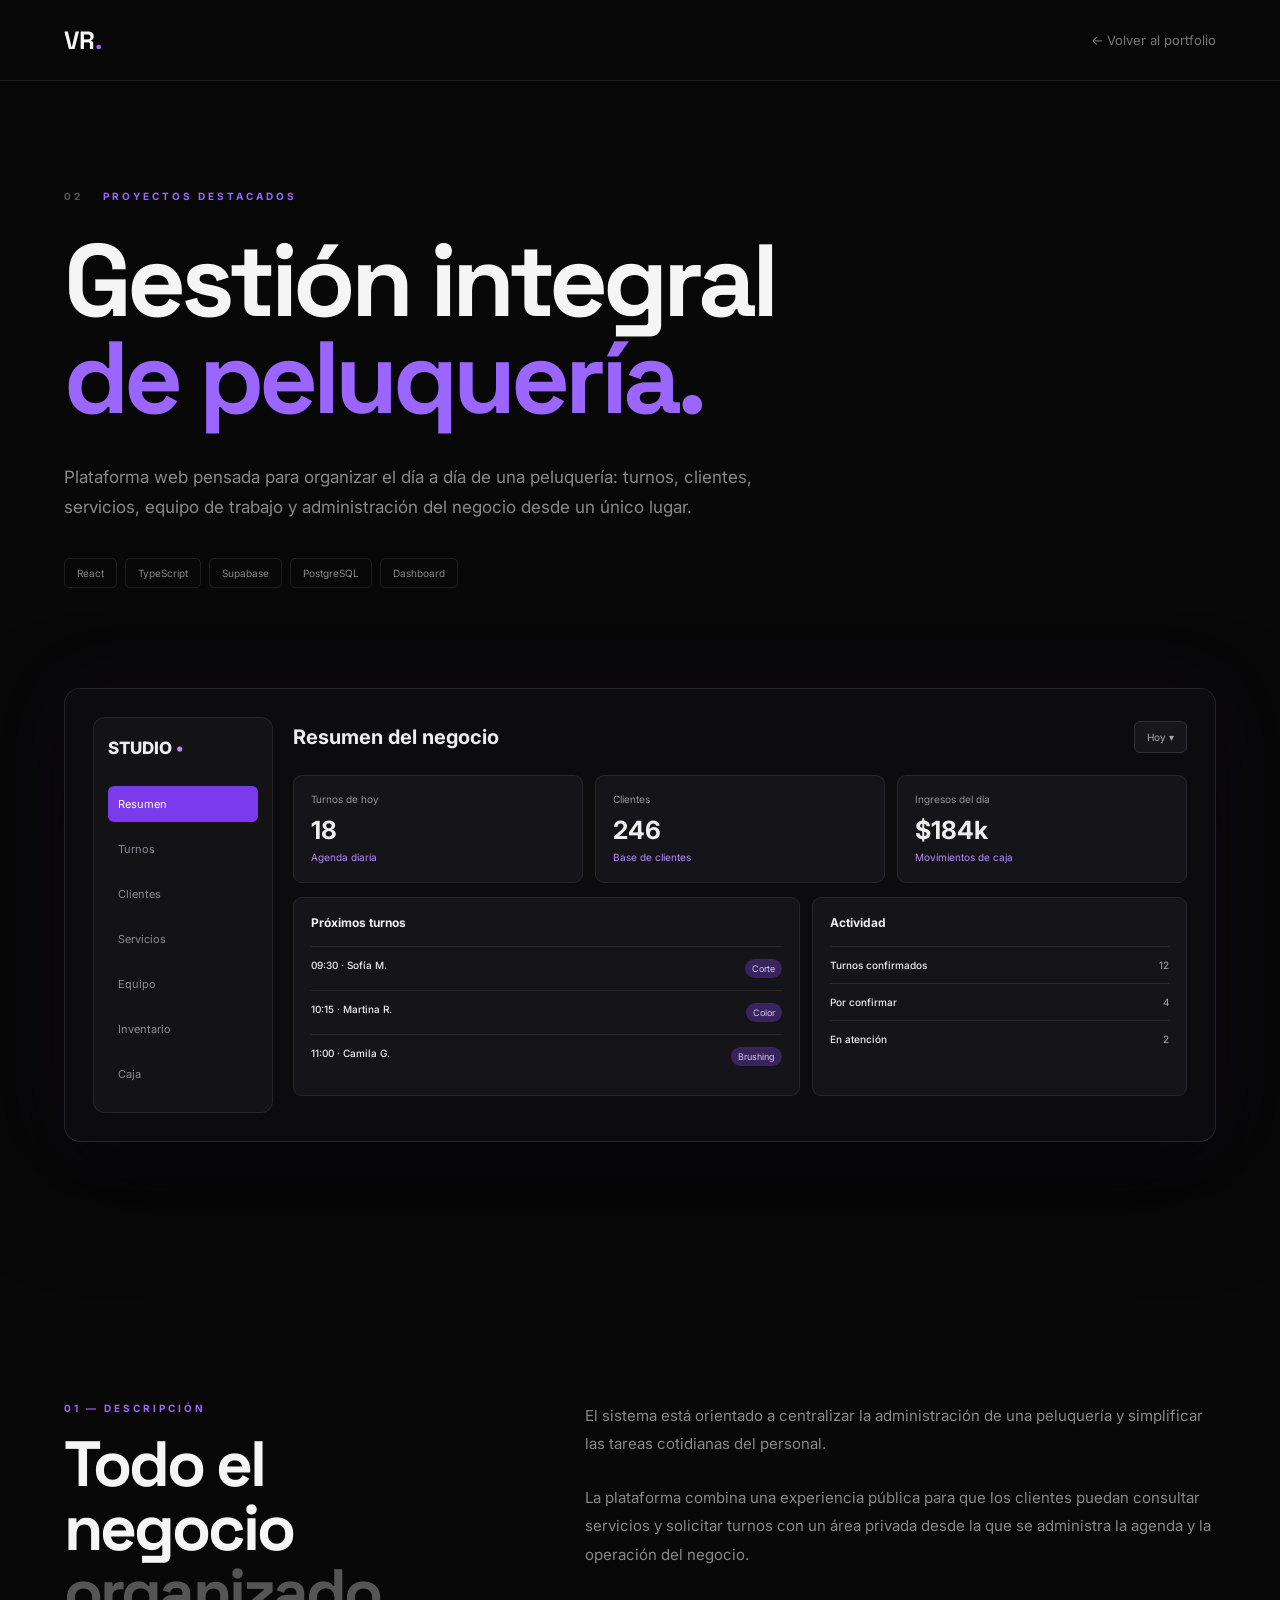
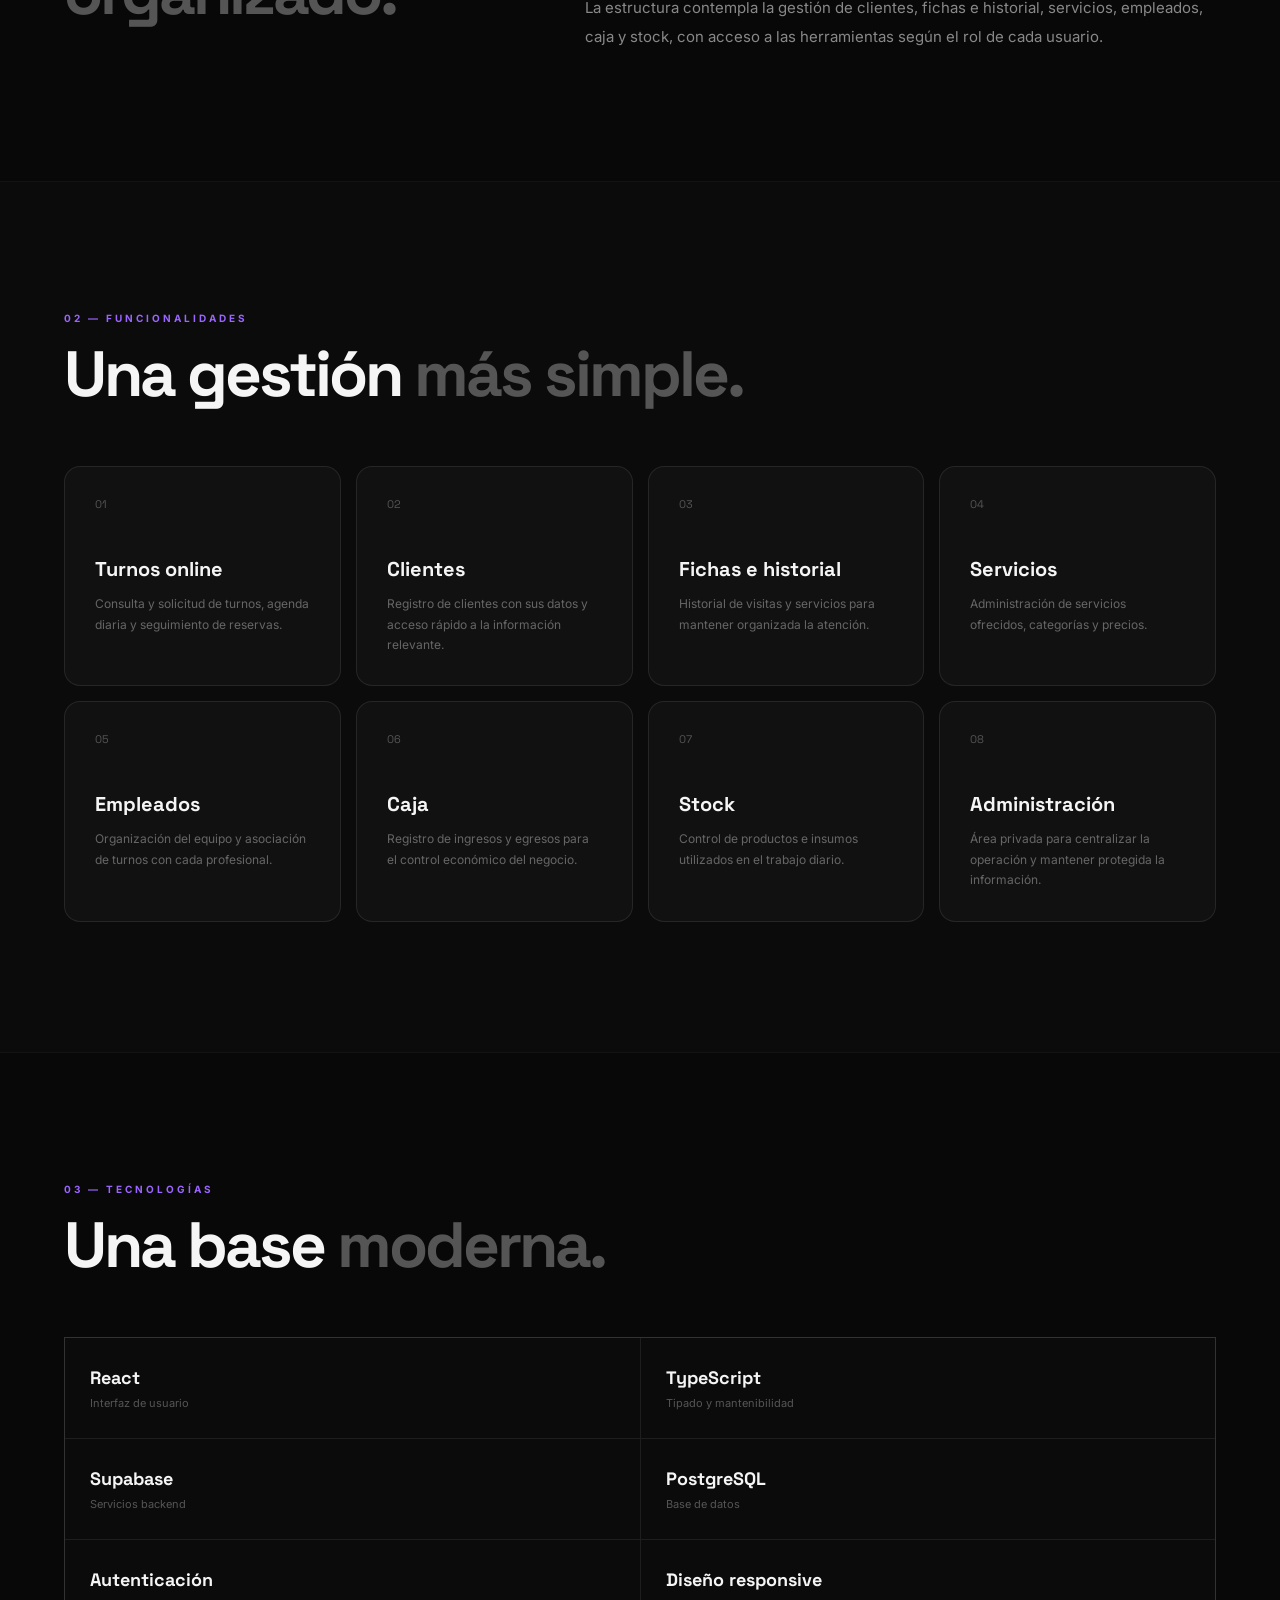
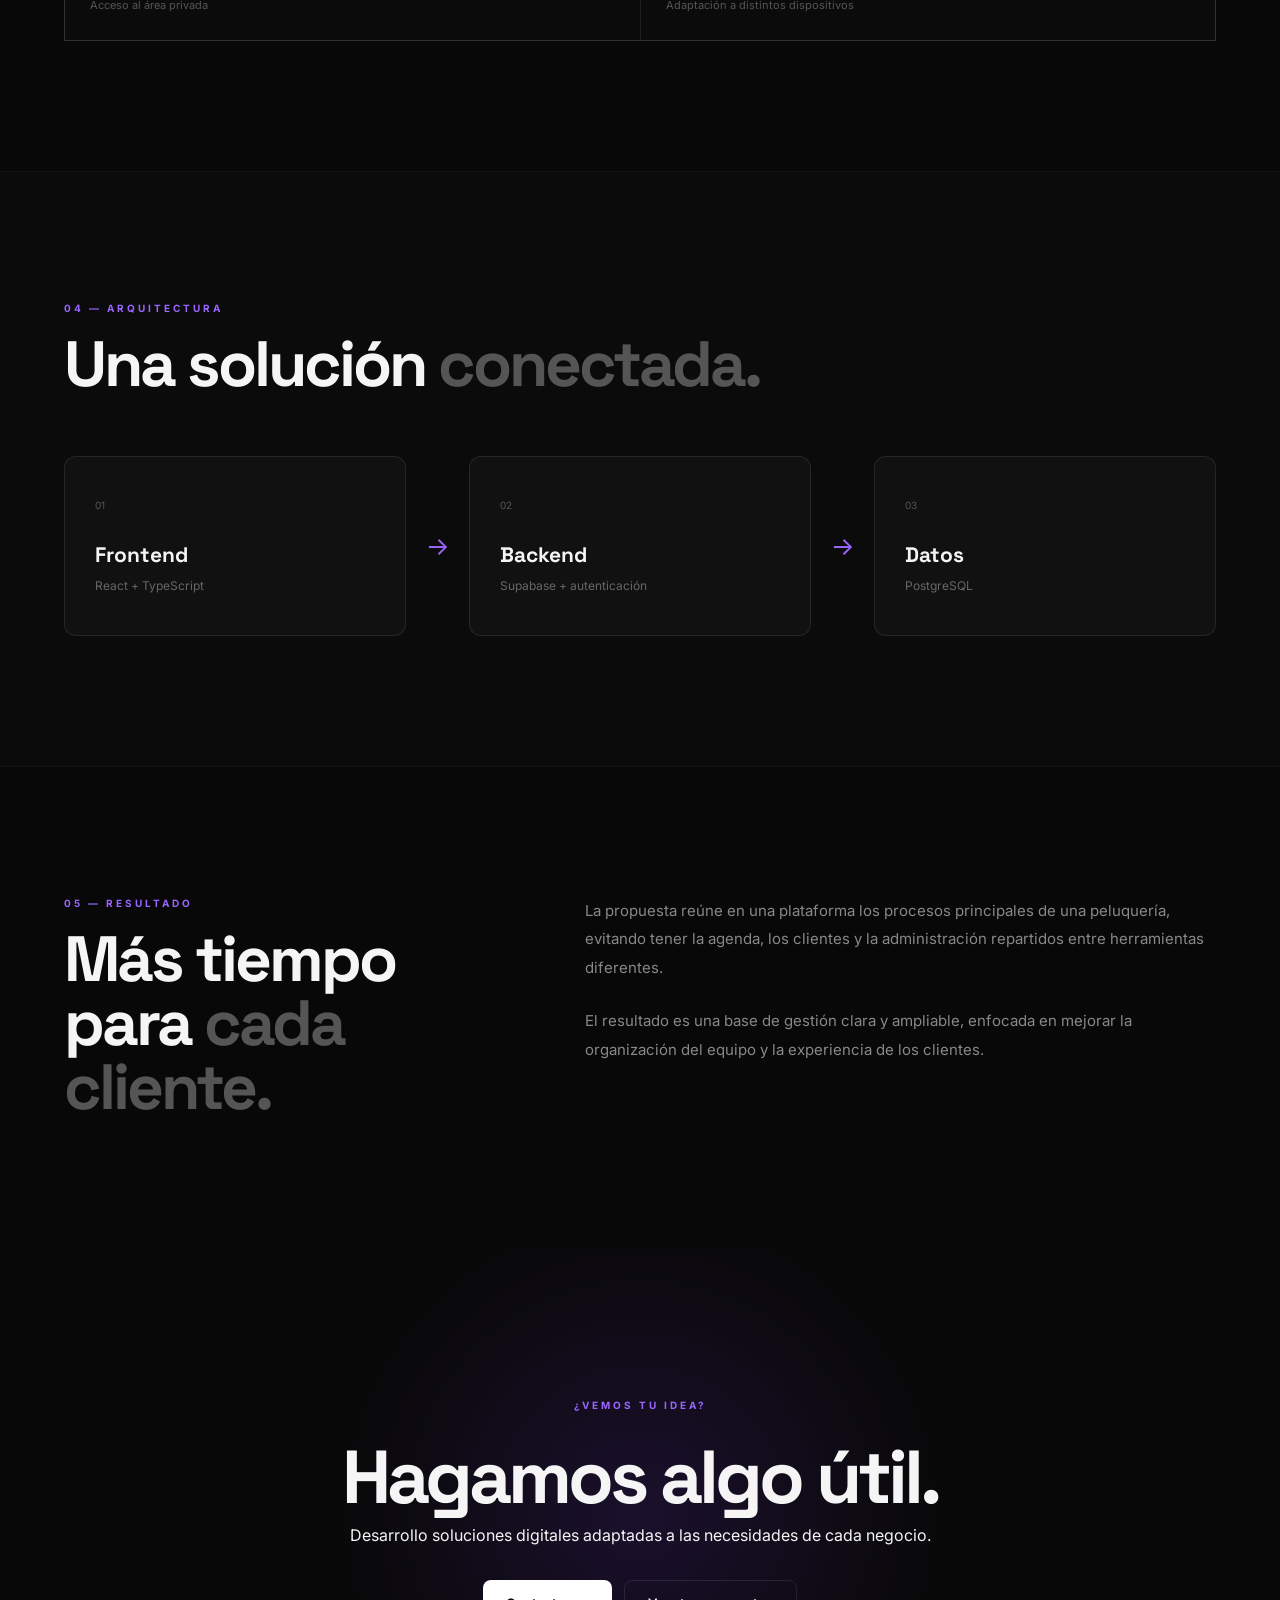
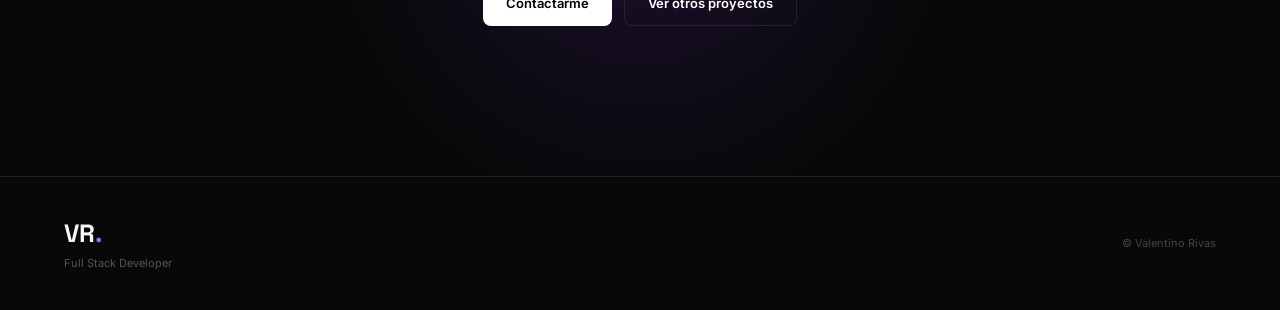
==== peluqueria.html @ 9ac03a87 "peluqueria" ====
<!DOCTYPE html>
<html lang="es">
<head>
  <meta charset="UTF-8">
  <meta name="viewport" content="width=device-width, initial-scale=1.0">
  <meta name="description" content="Sistema de gestión integral para peluquerías desarrollado por Valentino Rivas.">
  <title>Gestión integral de peluquería | Valentino Rivas</title>
  <link rel="stylesheet" href="proyecto.css">
  <link rel="preconnect" href="https://fonts.googleapis.com">
  <link rel="preconnect" href="https://fonts.gstatic.com" crossorigin>
  <link href="https://fonts.googleapis.com/css2?family=Inter:wght@400;500;600;700;800&family=Space+Grotesk:wght@500;600;700&display=swap" rel="stylesheet">
  <style>
    .salon-preview{min-height:410px;padding:28px;background:#0c0c0e;display:grid;grid-template-columns:180px 1fr;gap:20px;color:#eee;font-family:Inter,sans-serif}
    .salon-sidebar{padding:20px 14px;background:#131316;border:1px solid rgba(255,255,255,.08);border-radius:12px}
    .salon-brand{font-weight:800;font-size:17px;margin-bottom:28px}.salon-brand span{color:#b58aff}
    .salon-nav{display:grid;gap:9px}.salon-nav span{padding:11px 10px;border-radius:6px;font-size:11px;color:#8b8b94}.salon-nav span:first-child{background:#7c3aed;color:white}
    .salon-main{min-width:0}.salon-top{display:flex;justify-content:space-between;align-items:center;margin:4px 0 22px;gap:12px}.salon-top strong{font-size:20px}.salon-top span{font-size:10px;color:#aaa;background:#17171b;border:1px solid #303036;padding:9px 12px;border-radius:6px}
    .salon-stats{display:grid;grid-template-columns:repeat(3,1fr);gap:12px}.salon-stat{background:#151519;border:1px solid rgba(255,255,255,.08);border-radius:9px;padding:17px}.salon-stat small{display:block;color:#92929b;font-size:10px}.salon-stat strong{display:block;font-size:25px;margin-top:10px}.salon-stat em{font-size:10px;color:#b58aff;font-style:normal}
    .salon-lower{display:grid;grid-template-columns:1.15fr .85fr;gap:12px;margin-top:14px}.salon-panel{background:#151519;border:1px solid rgba(255,255,255,.08);border-radius:9px;padding:17px}.salon-panel h4{font-size:12px;margin-bottom:16px}.salon-row{display:flex;justify-content:space-between;gap:8px;padding:12px 0;border-top:1px solid #29292f;font-size:10px;color:#aaa}.salon-row b{color:#eee;font-weight:500}.salon-pill{color:#d5c0ff;background:#38245b;padding:4px 7px;border-radius:20px;font-size:9px}
    @media(max-width:650px){.salon-preview{grid-template-columns:1fr;padding:12px;min-height:0}.salon-sidebar{padding:12px}.salon-brand{margin-bottom:12px}.salon-nav{grid-template-columns:repeat(3,1fr)}.salon-nav span{text-align:center;padding:8px 3px}.salon-stats{grid-template-columns:1fr}.salon-lower{grid-template-columns:1fr}.salon-stat strong{font-size:21px}}
  </style>
</head>
<body>
<header class="project-navbar"><div class="project-container nav-inner"><a href="index.html" class="logo">VR<span>.</span></a><a href="index.html#proyectos" class="back-link">← Volver al portfolio</a></div></header>
<main>
  <section class="project-hero"><div class="project-container"><div class="hero-label"><span>02</span> PROYECTOS DESTACADOS</div><h1>Gestión integral <span>de peluquería.</span></h1><p class="hero-description">Plataforma web pensada para organizar el día a día de una peluquería: turnos, clientes, servicios, equipo de trabajo y administración del negocio desde un único lugar.</p><div class="hero-tags"><span>React</span><span>TypeScript</span><span>Supabase</span><span>PostgreSQL</span><span>Dashboard</span></div></div></section>
  <section class="main-preview"><div class="project-container"><div class="main-image"><div class="salon-preview"><aside class="salon-sidebar"><div class="salon-brand">STUDIO <span>•</span></div><div class="salon-nav"><span>Resumen</span><span>Turnos</span><span>Clientes</span><span>Servicios</span><span>Equipo</span><span>Inventario</span><span>Caja</span></div></aside><div class="salon-main"><div class="salon-top"><strong>Resumen del negocio</strong><span>Hoy ▾</span></div><div class="salon-stats"><div class="salon-stat"><small>Turnos de hoy</small><strong>18</strong><em>Agenda diaria</em></div><div class="salon-stat"><small>Clientes</small><strong>246</strong><em>Base de clientes</em></div><div class="salon-stat"><small>Ingresos del día</small><strong>$184k</strong><em>Movimientos de caja</em></div></div><div class="salon-lower"><div class="salon-panel"><h4>Próximos turnos</h4><div class="salon-row"><b>09:30 · Sofía M.</b><span class="salon-pill">Corte</span></div><div class="salon-row"><b>10:15 · Martina R.</b><span class="salon-pill">Color</span></div><div class="salon-row"><b>11:00 · Camila G.</b><span class="salon-pill">Brushing</span></div></div><div class="salon-panel"><h4>Actividad</h4><div class="salon-row"><b>Turnos confirmados</b><span>12</span></div><div class="salon-row"><b>Por confirmar</b><span>4</span></div><div class="salon-row"><b>En atención</b><span>2</span></div></div></div></div></div></div></section>
  <section class="project-section"><div class="project-container"><div class="section-grid"><div><p class="section-number">01 — DESCRIPCIÓN</p><h2>Todo el negocio <span>organizado.</span></h2></div><div class="section-text"><p>El sistema está orientado a centralizar la administración de una peluquería y simplificar las tareas cotidianas del personal.</p><p>La plataforma combina una experiencia pública para que los clientes puedan consultar servicios y solicitar turnos con un área privada desde la que se administra la agenda y la operación del negocio.</p><p>La estructura contempla la gestión de clientes, fichas e historial, servicios, empleados, caja y stock, con acceso a las herramientas según el rol de cada usuario.</p></div></div></div></section>
  <section class="project-section dark-section"><div class="project-container"><div class="section-heading"><p class="section-number">02 — FUNCIONALIDADES</p><h2>Una gestión <span>más simple.</span></h2></div><div class="features-grid">
    <article class="feature-card"><span class="feature-number">01</span><h3>Turnos online</h3><p>Consulta y solicitud de turnos, agenda diaria y seguimiento de reservas.</p></article>
    <article class="feature-card"><span class="feature-number">02</span><h3>Clientes</h3><p>Registro de clientes con sus datos y acceso rápido a la información relevante.</p></article>
    <article class="feature-card"><span class="feature-number">03</span><h3>Fichas e historial</h3><p>Historial de visitas y servicios para mantener organizada la atención.</p></article>
    <article class="feature-card"><span class="feature-number">04</span><h3>Servicios</h3><p>Administración de servicios ofrecidos, categorías y precios.</p></article>
    <article class="feature-card"><span class="feature-number">05</span><h3>Empleados</h3><p>Organización del equipo y asociación de turnos con cada profesional.</p></article>
    <article class="feature-card"><span class="feature-number">06</span><h3>Caja</h3><p>Registro de ingresos y egresos para el control económico del negocio.</p></article>
    <article class="feature-card"><span class="feature-number">07</span><h3>Stock</h3><p>Control de productos e insumos utilizados en el trabajo diario.</p></article>
    <article class="feature-card"><span class="feature-number">08</span><h3>Administración</h3><p>Área privada para centralizar la operación y mantener protegida la información.</p></article>
  </div></div></section>
  <section class="project-section"><div class="project-container"><div class="section-heading"><p class="section-number">03 — TECNOLOGÍAS</p><h2>Una base <span>moderna.</span></h2></div><div class="technology-list"><div class="technology"><strong>React</strong><span>Interfaz de usuario</span></div><div class="technology"><strong>TypeScript</strong><span>Tipado y mantenibilidad</span></div><div class="technology"><strong>Supabase</strong><span>Servicios backend</span></div><div class="technology"><strong>PostgreSQL</strong><span>Base de datos</span></div><div class="technology"><strong>Autenticación</strong><span>Acceso al área privada</span></div><div class="technology"><strong>Diseño responsive</strong><span>Adaptación a distintos dispositivos</span></div></div></div></section>
  <section class="project-section dark-section"><div class="project-container"><div class="section-heading"><p class="section-number">04 — ARQUITECTURA</p><h2>Una solución <span>conectada.</span></h2></div><div class="architecture"><div class="architecture-box"><span>01</span><strong>Frontend</strong><p>React + TypeScript</p></div><div class="architecture-arrow">→</div><div class="architecture-box"><span>02</span><strong>Backend</strong><p>Supabase + autenticación</p></div><div class="architecture-arrow">→</div><div class="architecture-box"><span>03</span><strong>Datos</strong><p>PostgreSQL</p></div></div></div></section>
  <section class="project-section"><div class="project-container"><div class="section-grid"><div><p class="section-number">05 — RESULTADO</p><h2>Más tiempo para <span>cada cliente.</span></h2></div><div class="section-text"><p>La propuesta reúne en una plataforma los procesos principales de una peluquería, evitando tener la agenda, los clientes y la administración repartidos entre herramientas diferentes.</p><p>El resultado es una base de gestión clara y ampliable, enfocada en mejorar la organización del equipo y la experiencia de los clientes.</p></div></div></div></section>
  <section class="project-cta"><div class="project-container"><p class="section-number">¿VEMOS TU IDEA?</p><h2>Hagamos algo <span>útil.</span></h2><p>Desarrollo soluciones digitales adaptadas a las necesidades de cada negocio.</p><div class="cta-buttons"><a href="index.html#contacto" class="btn btn-primary">Contactarme</a><a href="index.html#proyectos" class="btn btn-secondary">Ver otros proyectos</a></div></div></section>
</main>
<footer><div class="project-container footer-inner"><div><a href="index.html" class="logo">VR<span>.</span></a><p>Full Stack Developer</p></div><p>© Valentino Rivas</p></div></footer>
</body>
</html>
---- proyecto.css ----
/* =========================================================
RESET
========================================================= */

* {
  margin: 0;
  padding: 0;
  box-sizing: border-box;
  }

html {
scroll-behavior: smooth;
}

body {
background: #080808;
color: #f5f5f5;
font-family: "Inter", sans-serif;
overflow-x: hidden;
}

a {
color: inherit;
text-decoration: none;
}

img {
display: block;
width: 100%;
}

/* =========================================================
VARIABLES
========================================================= */

:root {
--background: #080808;
--background-2: #0d0d0d;
--card: #111111;

--white: #ffffff;
--text: #e7e7e7;
--muted: #777777;

--accent: #7c3aed;
--accent-light: #9b65ff;

--border: rgba(255, 255, 255, 0.09);

--radius: 16px;

}

/* =========================================================
CONTAINER
========================================================= */

.project-container {
width: min(1180px, 90%);
margin: 0 auto;
}

/* =========================================================
NAVBAR
========================================================= */

.project-navbar {
position: fixed;


top: 0;
left: 0;

width: 100%;

z-index: 100;

background: rgba(8, 8, 8, 0.8);

backdrop-filter: blur(15px);

border-bottom: 1px solid var(--border);


}

.nav-inner {
height: 80px;


display: flex;

align-items: center;

justify-content: space-between;


}

.logo {
font-family: "Space Grotesk", sans-serif;


font-size: 25px;

font-weight: 700;


}

.logo span {
color: var(--accent-light);
}

.back-link {
color: #777;


font-size: 13px;

transition: 0.25s ease;


}

.back-link:hover {
color: white;
}

/* =========================================================
HERO
========================================================= */

.project-hero {
padding-top: 190px;
padding-bottom: 100px;
}

.hero-label {
display: flex;


align-items: center;

gap: 20px;

margin-bottom: 30px;

color: var(--accent-light);

font-size: 10px;

font-weight: 700;

letter-spacing: 3px;


}

.hero-label span {
color: #555;
}

.project-hero h1 {
max-width: 950px;


font-family: "Space Grotesk", sans-serif;

font-size: clamp(55px, 8vw, 105px);

line-height: 0.95;

letter-spacing: -5px;


}

.project-hero h1 span {
display: block;


color: var(--accent-light);


}

.hero-description {
max-width: 700px;


margin-top: 35px;

color: #888;

font-size: 17px;

line-height: 1.8;


}

.hero-tags {
display: flex;


flex-wrap: wrap;

gap: 8px;

margin-top: 35px;


}

.hero-tags span {
padding: 8px 12px;


border: 1px solid var(--border);

border-radius: 5px;

color: #888;

font-size: 10px;


}

/* =========================================================
MAIN PREVIEW
========================================================= */

.main-preview {
padding-bottom: 130px;
}

.main-image {
overflow: hidden;


border: 1px solid var(--border);

border-radius: 16px;

background: #101010;

box-shadow:
    0 40px 100px rgba(0, 0, 0, 0.5),
    0 0 80px rgba(124, 58, 237, 0.08);


}

.main-image img {
aspect-ratio: 16 / 9;


object-fit: cover;

transition: 0.5s ease;


}

.main-image:hover img {
transform: scale(1.015);
}

/* =========================================================
SECTIONS
========================================================= */

.project-section {
padding: 130px 0;
}

.dark-section {
background: #0b0b0b;


border-top: 1px solid rgba(255, 255, 255, 0.03);
border-bottom: 1px solid rgba(255, 255, 255, 0.03);


}

.section-grid {
display: grid;


grid-template-columns: 0.8fr 1.2fr;

gap: 100px;


}

.section-number {
margin-bottom: 18px;


color: var(--accent-light);

font-size: 10px;

font-weight: 700;

letter-spacing: 3px;


}

.section-grid h2,
.section-heading h2 {
font-family: "Space Grotesk", sans-serif;


font-size: clamp(40px, 5vw, 65px);

line-height: 1;

letter-spacing: -3px;


}

.section-grid h2 span,
.section-heading h2 span {
color: #555;
}

.section-text {
color: #888;


font-size: 15px;

line-height: 1.9;


}

.section-text p + p {
margin-top: 25px;
}

/* =========================================================
SECTION HEADING
========================================================= */

.section-heading {
margin-bottom: 60px;
}

/* =========================================================
FEATURES
========================================================= */

.features-grid {
display: grid;


grid-template-columns: repeat(4, 1fr);

gap: 15px;


}

.feature-card {
min-height: 220px;


padding: 30px;

background: var(--card);

border: 1px solid var(--border);

border-radius: var(--radius);

transition: 0.3s ease;


}

.feature-card:hover {
transform: translateY(-6px);


border-color: rgba(155, 101, 255, 0.3);

background: #151515;


}

.feature-number {
display: block;


margin-bottom: 45px;

color: #555;

font-family: "Space Grotesk", sans-serif;

font-size: 11px;


}

.feature-card h3 {
font-family: "Space Grotesk", sans-serif;


font-size: 20px;


}

.feature-card p {
margin-top: 12px;


color: #666;

font-size: 12px;

line-height: 1.7;


}

/* =========================================================
GALLERY
========================================================= */

.gallery {
display: grid;


grid-template-columns: repeat(2, 1fr);

gap: 20px;


}

.gallery-item {
overflow: hidden;


border: 1px solid var(--border);

border-radius: 12px;

background: #101010;


}

.gallery-item.large {
grid-column: span 2;
}

.gallery-item img {
width: 100%;


transition: 0.5s ease;


}

.gallery-item:hover img {
transform: scale(1.025);
}

/* =========================================================
TECHNOLOGIES
========================================================= */

.technology-list {
display: grid;


grid-template-columns: repeat(2, 1fr);

gap: 1px;

background: var(--border);

border: 1px solid var(--border);


}

.technology {
min-height: 100px;


display: flex;

flex-direction: column;

justify-content: center;

padding: 25px;

background: #0b0b0b;


}

.technology strong {
font-family: "Space Grotesk", sans-serif;


font-size: 18px;


}

.technology span {
margin-top: 7px;


color: #555;

font-size: 11px;


}

/* =========================================================
ARCHITECTURE
========================================================= */

.architecture {
display: flex;


align-items: center;

justify-content: center;

gap: 20px;


}

.architecture-box {
flex: 1;


min-height: 180px;

padding: 30px;

display: flex;

flex-direction: column;

justify-content: center;

background: var(--card);

border: 1px solid var(--border);

border-radius: 12px;


}

.architecture-box span {
margin-bottom: 30px;


color: #555;

font-size: 10px;


}

.architecture-box strong {
font-family: "Space Grotesk", sans-serif;


font-size: 21px;


}

.architecture-box p {
margin-top: 10px;


color: #666;

font-size: 12px;


}

.architecture-arrow {
color: var(--accent-light);


font-size: 25px;


}

/* =========================================================
CTA
========================================================= */

.project-cta {
padding: 150px 0;


text-align: center;

background:
    radial-gradient(
        circle at 50% 50%,
        rgba(124, 58, 237, 0.16),
        transparent 45%
    );


}

.project-cta h2 {
font-family: "Space Grotesk", sans-serif;


font-size: clamp(45px, 6vw, 75px);

letter-spacing: -4px;


}

.project-cta > p:not(.section-number) {
max-width: 500px;


margin: 20px auto 0;

color: #777;

line-height: 1.7;

font-size: 14px;


}

.cta-buttons {
display: flex;


justify-content: center;

gap: 12px;

margin-top: 35px;


}

/* =========================================================
BUTTONS
========================================================= */

.btn {
display: inline-flex;


align-items: center;

justify-content: center;

padding: 14px 23px;

border-radius: 8px;

font-size: 13px;

font-weight: 600;

transition: 0.3s ease;


}

.btn-primary {
background: white;


color: black;


}

.btn-primary:hover {
transform: translateY(-3px);


background: var(--accent-light);

color: white;


}

.btn-secondary {
border: 1px solid var(--border);


color: white;


}

.btn-secondary:hover {
background: white;


color: black;


}

/* =========================================================
FOOTER
========================================================= */

footer {
padding: 40px 0;


border-top: 1px solid var(--border);


}

.footer-inner {
display: flex;


align-items: center;

justify-content: space-between;


}

.footer-inner > div p {
margin-top: 7px;


color: #555;

font-size: 11px;


}

.footer-inner > p {
color: #444;


font-size: 11px;


}

/* =========================================================
RESPONSIVE
========================================================= */

@media (max-width: 950px) {


.features-grid {
    grid-template-columns: repeat(2, 1fr);
}

.section-grid {
    grid-template-columns: 1fr;

    gap: 50px;
}

.architecture {
    flex-direction: column;
}

.architecture-box {
    width: 100%;
}

.architecture-arrow {
    transform: rotate(90deg);
}


}

@media (max-width: 650px) {


.project-container {
    width: 88%;
}

.nav-inner {
    height: 70px;
}

.back-link {
    font-size: 11px;
}

.project-hero {
    padding-top: 140px;

    padding-bottom: 70px;
}

.project-hero h1 {
    font-size: 55px;

    letter-spacing: -3px;
}

.hero-description {
    font-size: 14px;
}

.main-preview {
    padding-bottom: 80px;
}

.project-section {
    padding: 90px 0;
}

.section-grid h2,
.section-heading h2 {
    font-size: 43px;

    letter-spacing: -2px;
}

.features-grid {
    grid-template-columns: 1fr;
}

.feature-card {
    min-height: auto;
}

.gallery {
    grid-template-columns: 1fr;
}

.gallery-item.large {
    grid-column: span 1;
}

.technology-list {
    grid-template-columns: 1fr;
}

.cta-buttons {
    flex-direction: column;
}

.btn {
    width: 100%;
}

.footer-inner {
    flex-direction: column;

    align-items: flex-start;

    gap: 25px;
}


}
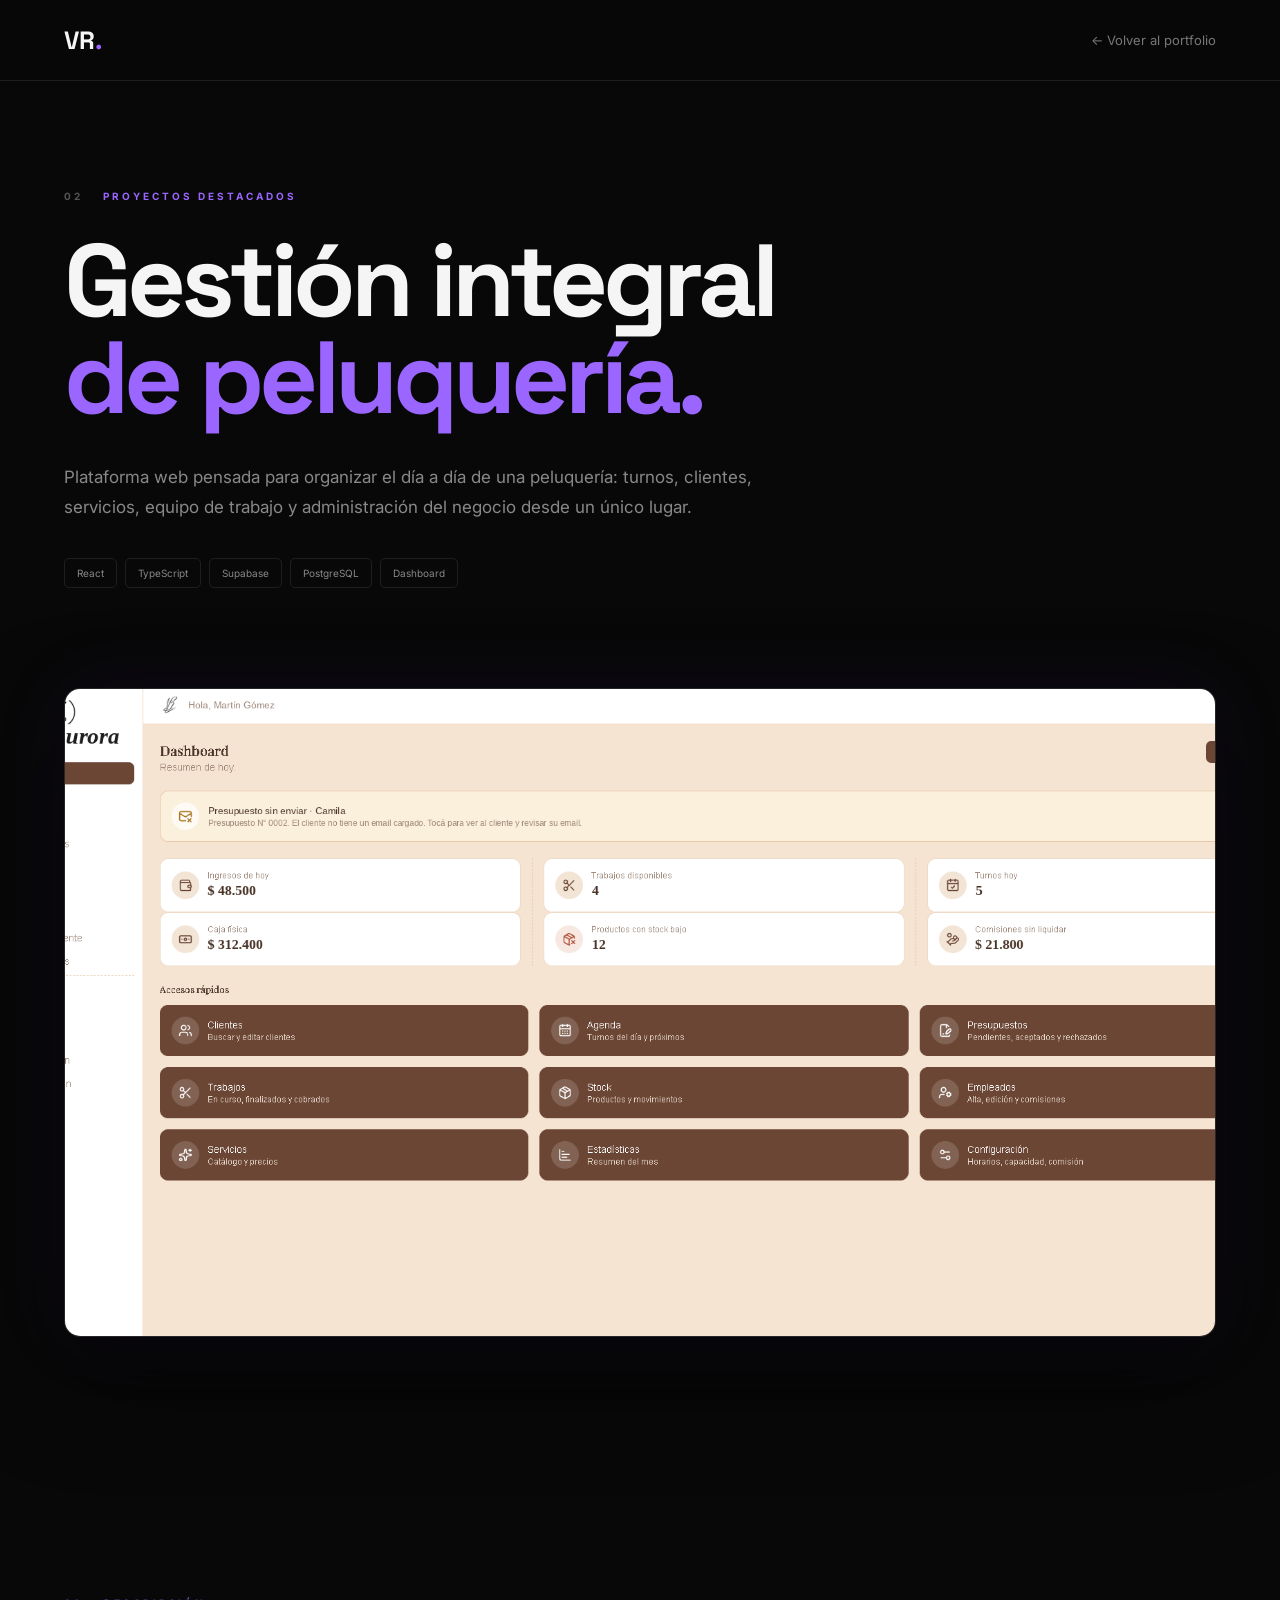
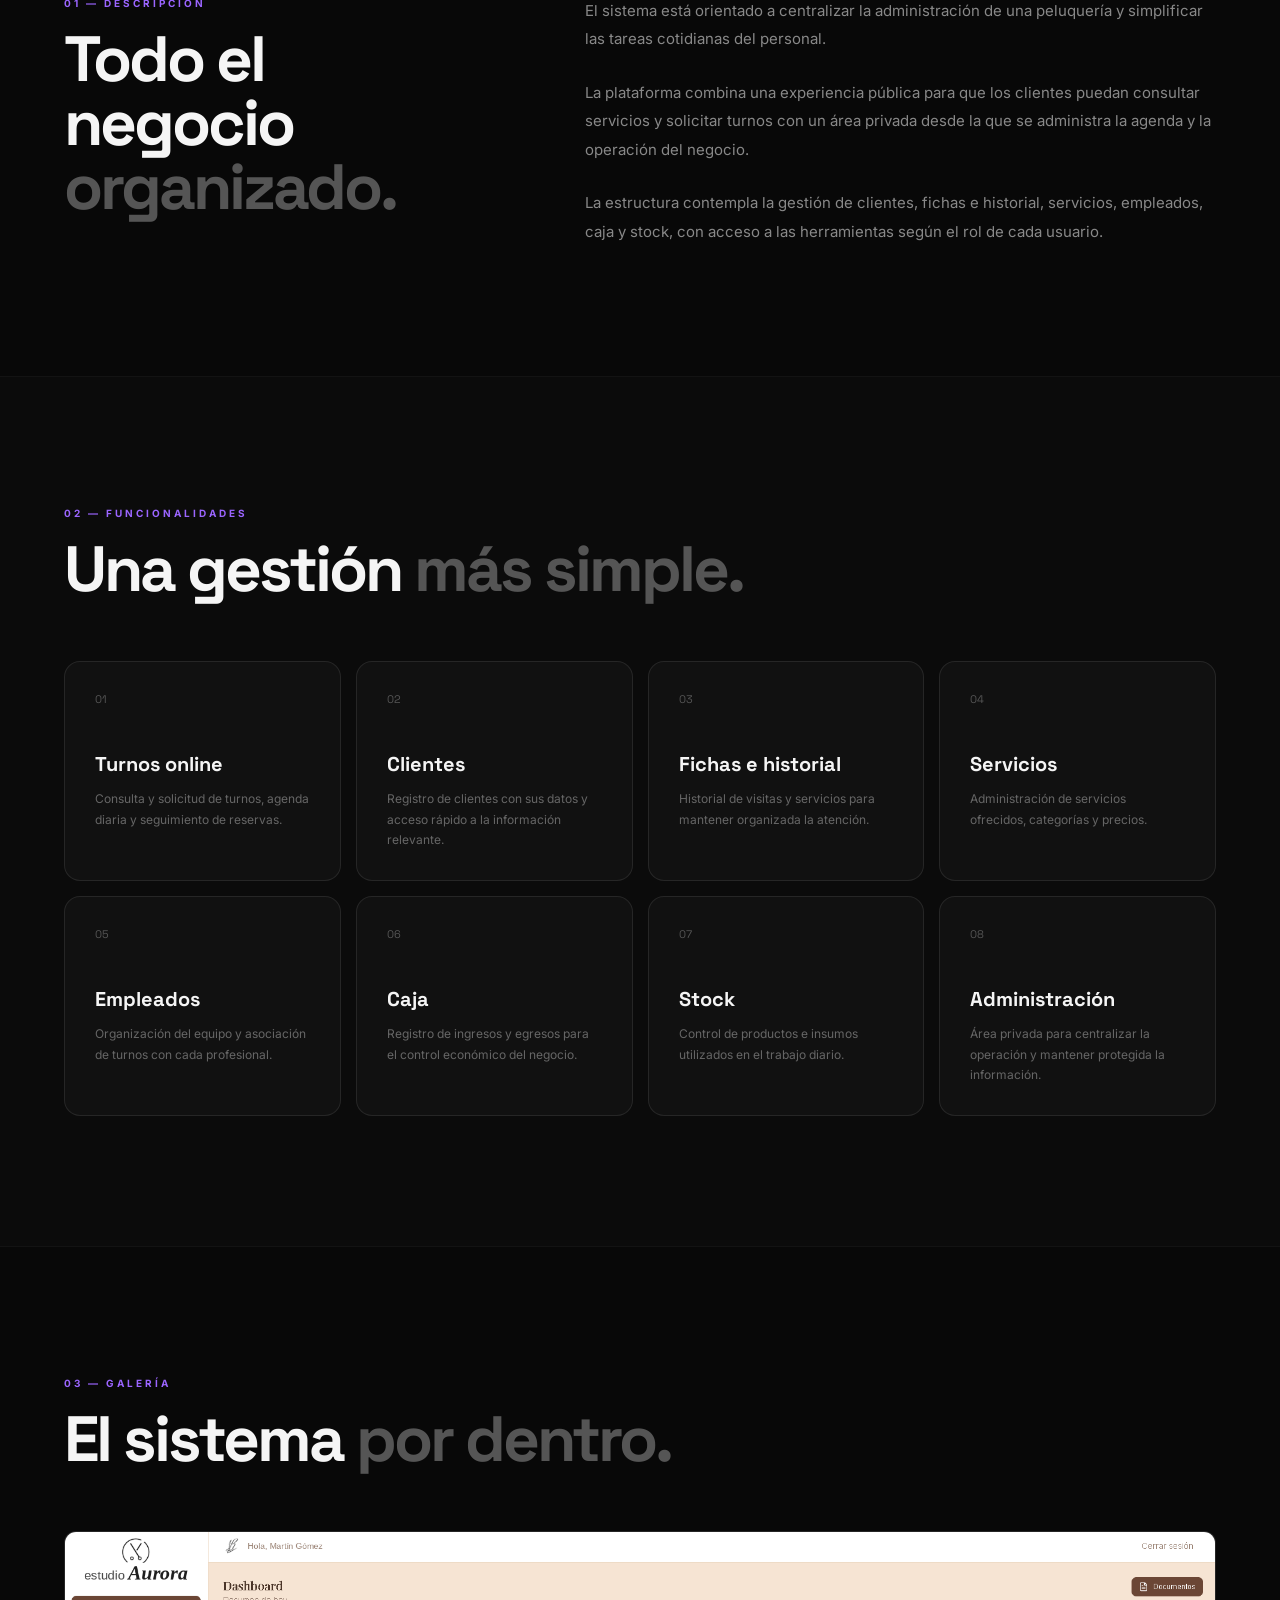
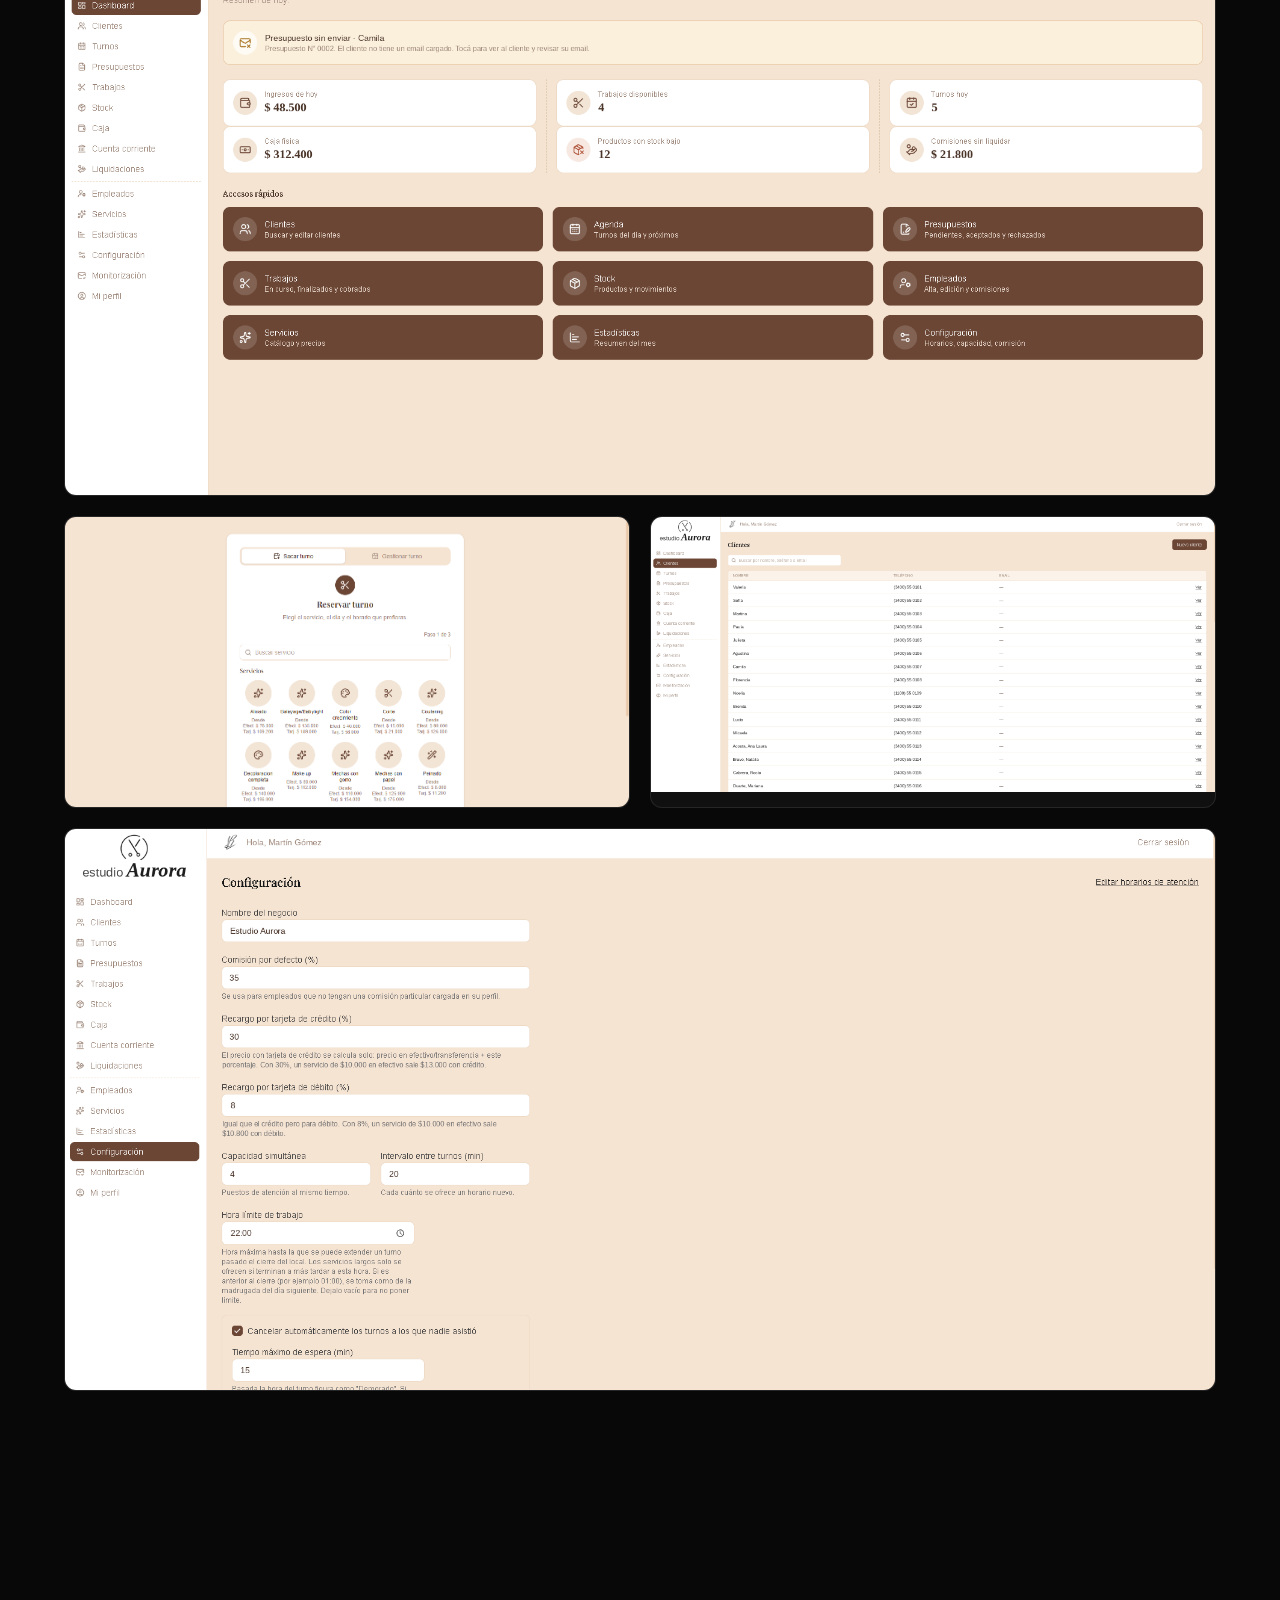
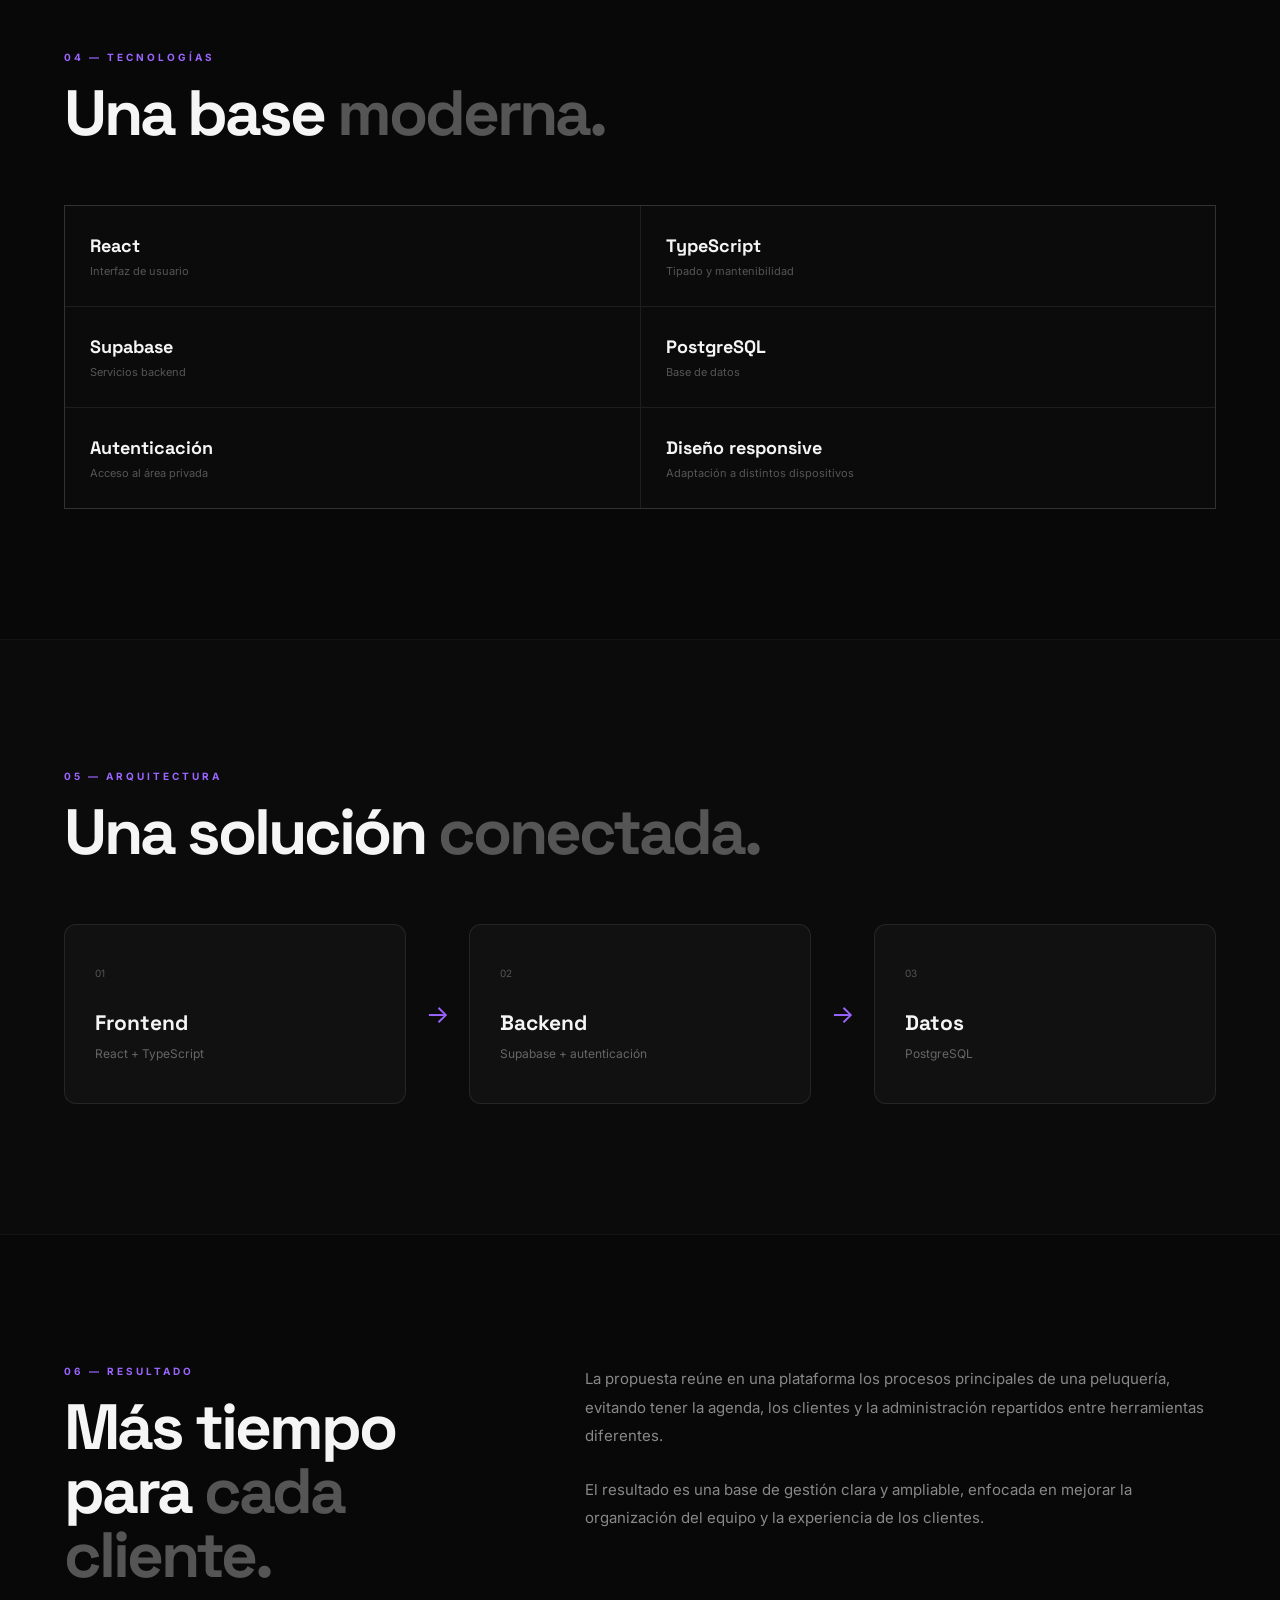
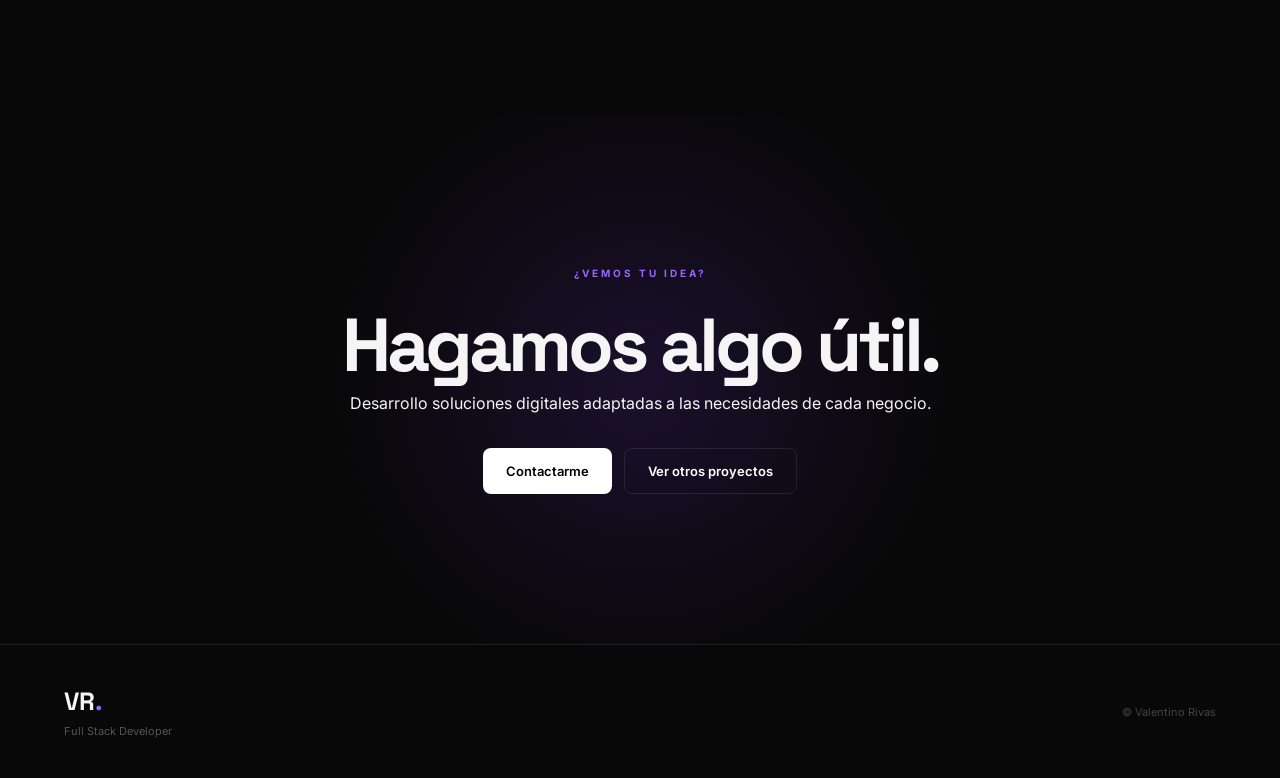
==== commit 367cce24: "Fotos peluqueria" ====
--- a/peluqueria.html
+++ b/peluqueria.html
@@ -9,22 +9,12 @@
   <link rel="preconnect" href="https://fonts.googleapis.com">
   <link rel="preconnect" href="https://fonts.gstatic.com" crossorigin>
   <link href="https://fonts.googleapis.com/css2?family=Inter:wght@400;500;600;700;800&family=Space+Grotesk:wght@500;600;700&display=swap" rel="stylesheet">
-  <style>
-    .salon-preview{min-height:410px;padding:28px;background:#0c0c0e;display:grid;grid-template-columns:180px 1fr;gap:20px;color:#eee;font-family:Inter,sans-serif}
-    .salon-sidebar{padding:20px 14px;background:#131316;border:1px solid rgba(255,255,255,.08);border-radius:12px}
-    .salon-brand{font-weight:800;font-size:17px;margin-bottom:28px}.salon-brand span{color:#b58aff}
-    .salon-nav{display:grid;gap:9px}.salon-nav span{padding:11px 10px;border-radius:6px;font-size:11px;color:#8b8b94}.salon-nav span:first-child{background:#7c3aed;color:white}
-    .salon-main{min-width:0}.salon-top{display:flex;justify-content:space-between;align-items:center;margin:4px 0 22px;gap:12px}.salon-top strong{font-size:20px}.salon-top span{font-size:10px;color:#aaa;background:#17171b;border:1px solid #303036;padding:9px 12px;border-radius:6px}
-    .salon-stats{display:grid;grid-template-columns:repeat(3,1fr);gap:12px}.salon-stat{background:#151519;border:1px solid rgba(255,255,255,.08);border-radius:9px;padding:17px}.salon-stat small{display:block;color:#92929b;font-size:10px}.salon-stat strong{display:block;font-size:25px;margin-top:10px}.salon-stat em{font-size:10px;color:#b58aff;font-style:normal}
-    .salon-lower{display:grid;grid-template-columns:1.15fr .85fr;gap:12px;margin-top:14px}.salon-panel{background:#151519;border:1px solid rgba(255,255,255,.08);border-radius:9px;padding:17px}.salon-panel h4{font-size:12px;margin-bottom:16px}.salon-row{display:flex;justify-content:space-between;gap:8px;padding:12px 0;border-top:1px solid #29292f;font-size:10px;color:#aaa}.salon-row b{color:#eee;font-weight:500}.salon-pill{color:#d5c0ff;background:#38245b;padding:4px 7px;border-radius:20px;font-size:9px}
-    @media(max-width:650px){.salon-preview{grid-template-columns:1fr;padding:12px;min-height:0}.salon-sidebar{padding:12px}.salon-brand{margin-bottom:12px}.salon-nav{grid-template-columns:repeat(3,1fr)}.salon-nav span{text-align:center;padding:8px 3px}.salon-stats{grid-template-columns:1fr}.salon-lower{grid-template-columns:1fr}.salon-stat strong{font-size:21px}}
-  </style>
 </head>
 <body>
 <header class="project-navbar"><div class="project-container nav-inner"><a href="index.html" class="logo">VR<span>.</span></a><a href="index.html#proyectos" class="back-link">← Volver al portfolio</a></div></header>
 <main>
   <section class="project-hero"><div class="project-container"><div class="hero-label"><span>02</span> PROYECTOS DESTACADOS</div><h1>Gestión integral <span>de peluquería.</span></h1><p class="hero-description">Plataforma web pensada para organizar el día a día de una peluquería: turnos, clientes, servicios, equipo de trabajo y administración del negocio desde un único lugar.</p><div class="hero-tags"><span>React</span><span>TypeScript</span><span>Supabase</span><span>PostgreSQL</span><span>Dashboard</span></div></div></section>
-  <section class="main-preview"><div class="project-container"><div class="main-image"><div class="salon-preview"><aside class="salon-sidebar"><div class="salon-brand">STUDIO <span>•</span></div><div class="salon-nav"><span>Resumen</span><span>Turnos</span><span>Clientes</span><span>Servicios</span><span>Equipo</span><span>Inventario</span><span>Caja</span></div></aside><div class="salon-main"><div class="salon-top"><strong>Resumen del negocio</strong><span>Hoy ▾</span></div><div class="salon-stats"><div class="salon-stat"><small>Turnos de hoy</small><strong>18</strong><em>Agenda diaria</em></div><div class="salon-stat"><small>Clientes</small><strong>246</strong><em>Base de clientes</em></div><div class="salon-stat"><small>Ingresos del día</small><strong>$184k</strong><em>Movimientos de caja</em></div></div><div class="salon-lower"><div class="salon-panel"><h4>Próximos turnos</h4><div class="salon-row"><b>09:30 · Sofía M.</b><span class="salon-pill">Corte</span></div><div class="salon-row"><b>10:15 · Martina R.</b><span class="salon-pill">Color</span></div><div class="salon-row"><b>11:00 · Camila G.</b><span class="salon-pill">Brushing</span></div></div><div class="salon-panel"><h4>Actividad</h4><div class="salon-row"><b>Turnos confirmados</b><span>12</span></div><div class="salon-row"><b>Por confirmar</b><span>4</span></div><div class="salon-row"><b>En atención</b><span>2</span></div></div></div></div></div></div></section>
+  <section class="main-preview"><div class="project-container"><div class="main-image"><img src="img/peluqueria/dashboard.png" alt="Dashboard del sistema de gestión de peluquería"></div></div></section>
   <section class="project-section"><div class="project-container"><div class="section-grid"><div><p class="section-number">01 — DESCRIPCIÓN</p><h2>Todo el negocio <span>organizado.</span></h2></div><div class="section-text"><p>El sistema está orientado a centralizar la administración de una peluquería y simplificar las tareas cotidianas del personal.</p><p>La plataforma combina una experiencia pública para que los clientes puedan consultar servicios y solicitar turnos con un área privada desde la que se administra la agenda y la operación del negocio.</p><p>La estructura contempla la gestión de clientes, fichas e historial, servicios, empleados, caja y stock, con acceso a las herramientas según el rol de cada usuario.</p></div></div></div></section>
   <section class="project-section dark-section"><div class="project-container"><div class="section-heading"><p class="section-number">02 — FUNCIONALIDADES</p><h2>Una gestión <span>más simple.</span></h2></div><div class="features-grid">
     <article class="feature-card"><span class="feature-number">01</span><h3>Turnos online</h3><p>Consulta y solicitud de turnos, agenda diaria y seguimiento de reservas.</p></article>
@@ -36,9 +26,15 @@
     <article class="feature-card"><span class="feature-number">07</span><h3>Stock</h3><p>Control de productos e insumos utilizados en el trabajo diario.</p></article>
     <article class="feature-card"><span class="feature-number">08</span><h3>Administración</h3><p>Área privada para centralizar la operación y mantener protegida la información.</p></article>
   </div></div></section>
-  <section class="project-section"><div class="project-container"><div class="section-heading"><p class="section-number">03 — TECNOLOGÍAS</p><h2>Una base <span>moderna.</span></h2></div><div class="technology-list"><div class="technology"><strong>React</strong><span>Interfaz de usuario</span></div><div class="technology"><strong>TypeScript</strong><span>Tipado y mantenibilidad</span></div><div class="technology"><strong>Supabase</strong><span>Servicios backend</span></div><div class="technology"><strong>PostgreSQL</strong><span>Base de datos</span></div><div class="technology"><strong>Autenticación</strong><span>Acceso al área privada</span></div><div class="technology"><strong>Diseño responsive</strong><span>Adaptación a distintos dispositivos</span></div></div></div></section>
-  <section class="project-section dark-section"><div class="project-container"><div class="section-heading"><p class="section-number">04 — ARQUITECTURA</p><h2>Una solución <span>conectada.</span></h2></div><div class="architecture"><div class="architecture-box"><span>01</span><strong>Frontend</strong><p>React + TypeScript</p></div><div class="architecture-arrow">→</div><div class="architecture-box"><span>02</span><strong>Backend</strong><p>Supabase + autenticación</p></div><div class="architecture-arrow">→</div><div class="architecture-box"><span>03</span><strong>Datos</strong><p>PostgreSQL</p></div></div></div></section>
-  <section class="project-section"><div class="project-container"><div class="section-grid"><div><p class="section-number">05 — RESULTADO</p><h2>Más tiempo para <span>cada cliente.</span></h2></div><div class="section-text"><p>La propuesta reúne en una plataforma los procesos principales de una peluquería, evitando tener la agenda, los clientes y la administración repartidos entre herramientas diferentes.</p><p>El resultado es una base de gestión clara y ampliable, enfocada en mejorar la organización del equipo y la experiencia de los clientes.</p></div></div></div></section>
+  <section class="project-section"><div class="project-container"><div class="section-heading"><p class="section-number">03 — GALERÍA</p><h2>El sistema <span>por dentro.</span></h2></div><div class="gallery">
+    <div class="gallery-item large"><img src="img/peluqueria/dashboard.png" alt="Dashboard del sistema"></div>
+    <div class="gallery-item"><img src="img/peluqueria/turnos.png" alt="Módulo de turnos"></div>
+    <div class="gallery-item"><img src="img/peluqueria/clientes.png" alt="Módulo de clientes"></div>
+    <div class="gallery-item large"><img src="img/peluqueria/caja.png" alt="Módulo de caja"></div>
+  </div></div></section>
+  <section class="project-section"><div class="project-container"><div class="section-heading"><p class="section-number">04 — TECNOLOGÍAS</p><h2>Una base <span>moderna.</span></h2></div><div class="technology-list"><div class="technology"><strong>React</strong><span>Interfaz de usuario</span></div><div class="technology"><strong>TypeScript</strong><span>Tipado y mantenibilidad</span></div><div class="technology"><strong>Supabase</strong><span>Servicios backend</span></div><div class="technology"><strong>PostgreSQL</strong><span>Base de datos</span></div><div class="technology"><strong>Autenticación</strong><span>Acceso al área privada</span></div><div class="technology"><strong>Diseño responsive</strong><span>Adaptación a distintos dispositivos</span></div></div></div></section>
+  <section class="project-section dark-section"><div class="project-container"><div class="section-heading"><p class="section-number">05 — ARQUITECTURA</p><h2>Una solución <span>conectada.</span></h2></div><div class="architecture"><div class="architecture-box"><span>01</span><strong>Frontend</strong><p>React + TypeScript</p></div><div class="architecture-arrow">→</div><div class="architecture-box"><span>02</span><strong>Backend</strong><p>Supabase + autenticación</p></div><div class="architecture-arrow">→</div><div class="architecture-box"><span>03</span><strong>Datos</strong><p>PostgreSQL</p></div></div></div></section>
+  <section class="project-section"><div class="project-container"><div class="section-grid"><div><p class="section-number">06 — RESULTADO</p><h2>Más tiempo para <span>cada cliente.</span></h2></div><div class="section-text"><p>La propuesta reúne en una plataforma los procesos principales de una peluquería, evitando tener la agenda, los clientes y la administración repartidos entre herramientas diferentes.</p><p>El resultado es una base de gestión clara y ampliable, enfocada en mejorar la organización del equipo y la experiencia de los clientes.</p></div></div></div></section>
   <section class="project-cta"><div class="project-container"><p class="section-number">¿VEMOS TU IDEA?</p><h2>Hagamos algo <span>útil.</span></h2><p>Desarrollo soluciones digitales adaptadas a las necesidades de cada negocio.</p><div class="cta-buttons"><a href="index.html#contacto" class="btn btn-primary">Contactarme</a><a href="index.html#proyectos" class="btn btn-secondary">Ver otros proyectos</a></div></div></section>
 </main>
 <footer><div class="project-container footer-inner"><div><a href="index.html" class="logo">VR<span>.</span></a><p>Full Stack Developer</p></div><p>© Valentino Rivas</p></div></footer>
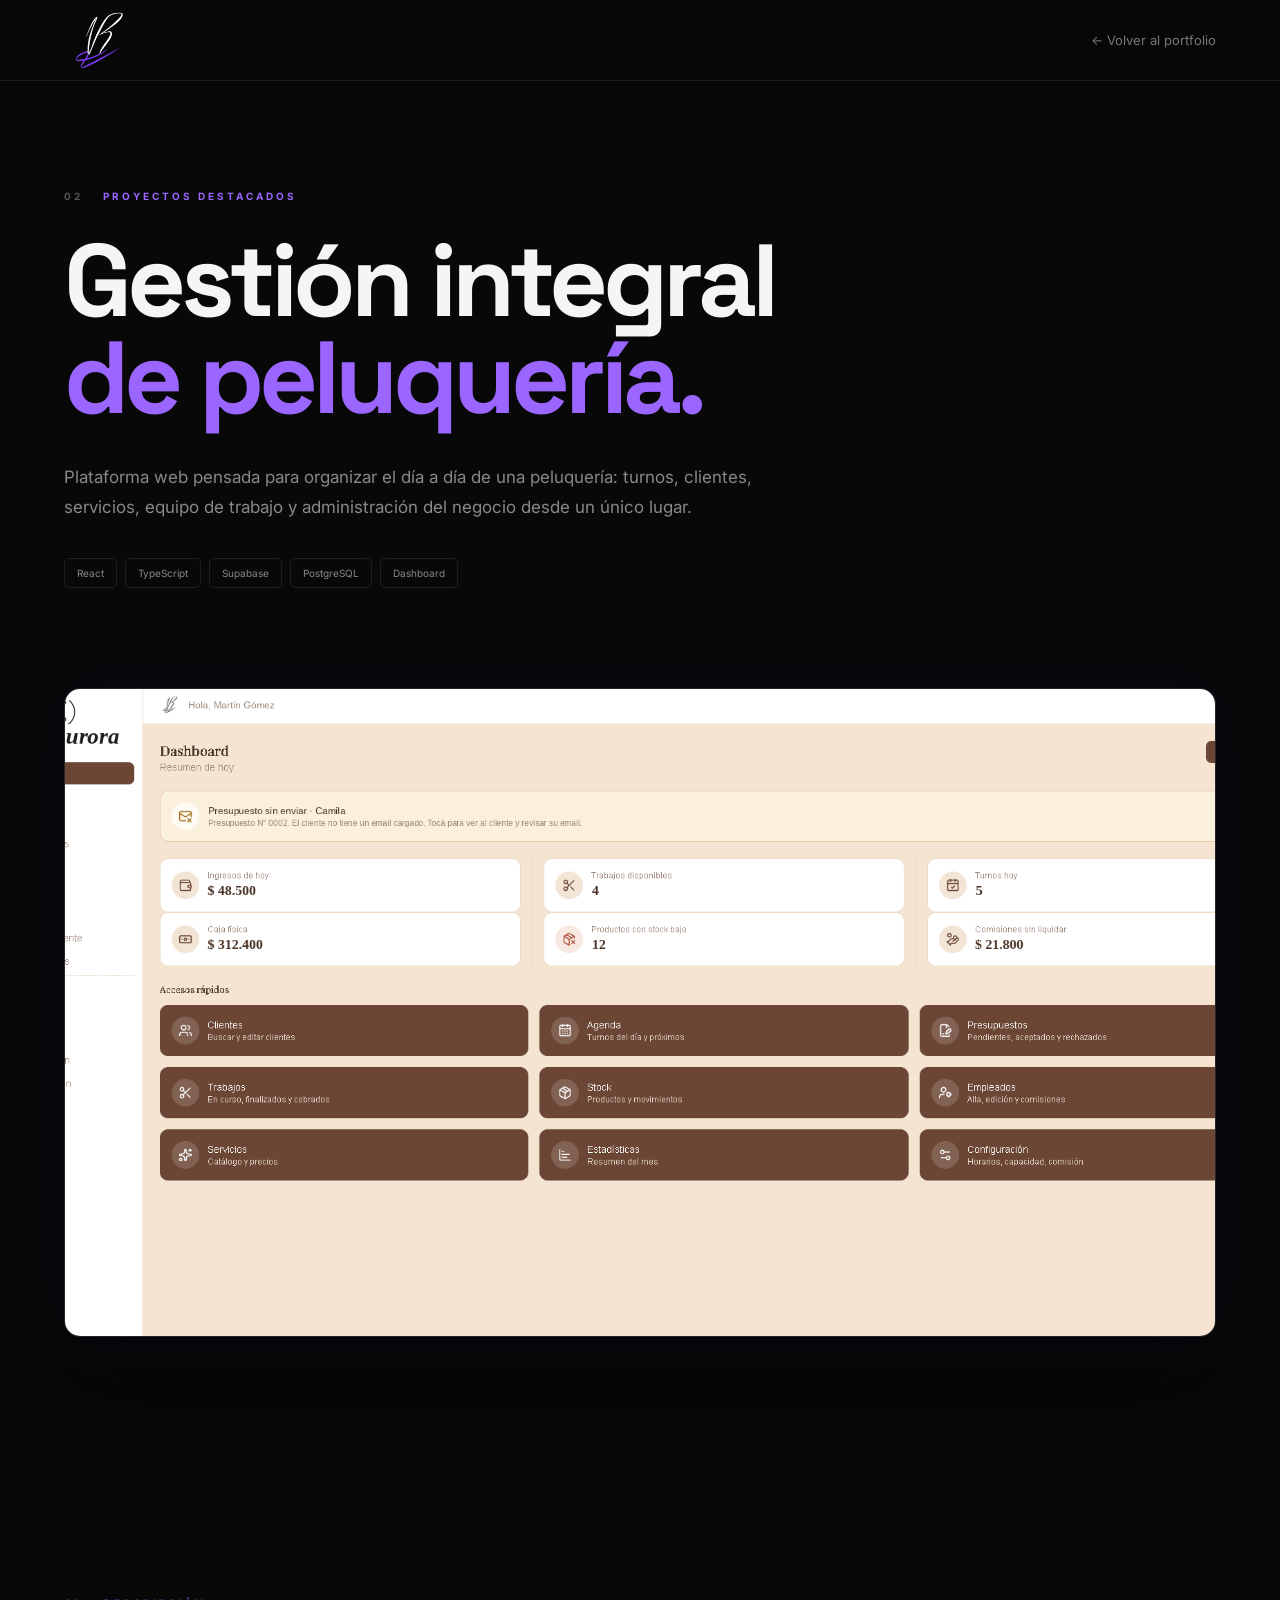
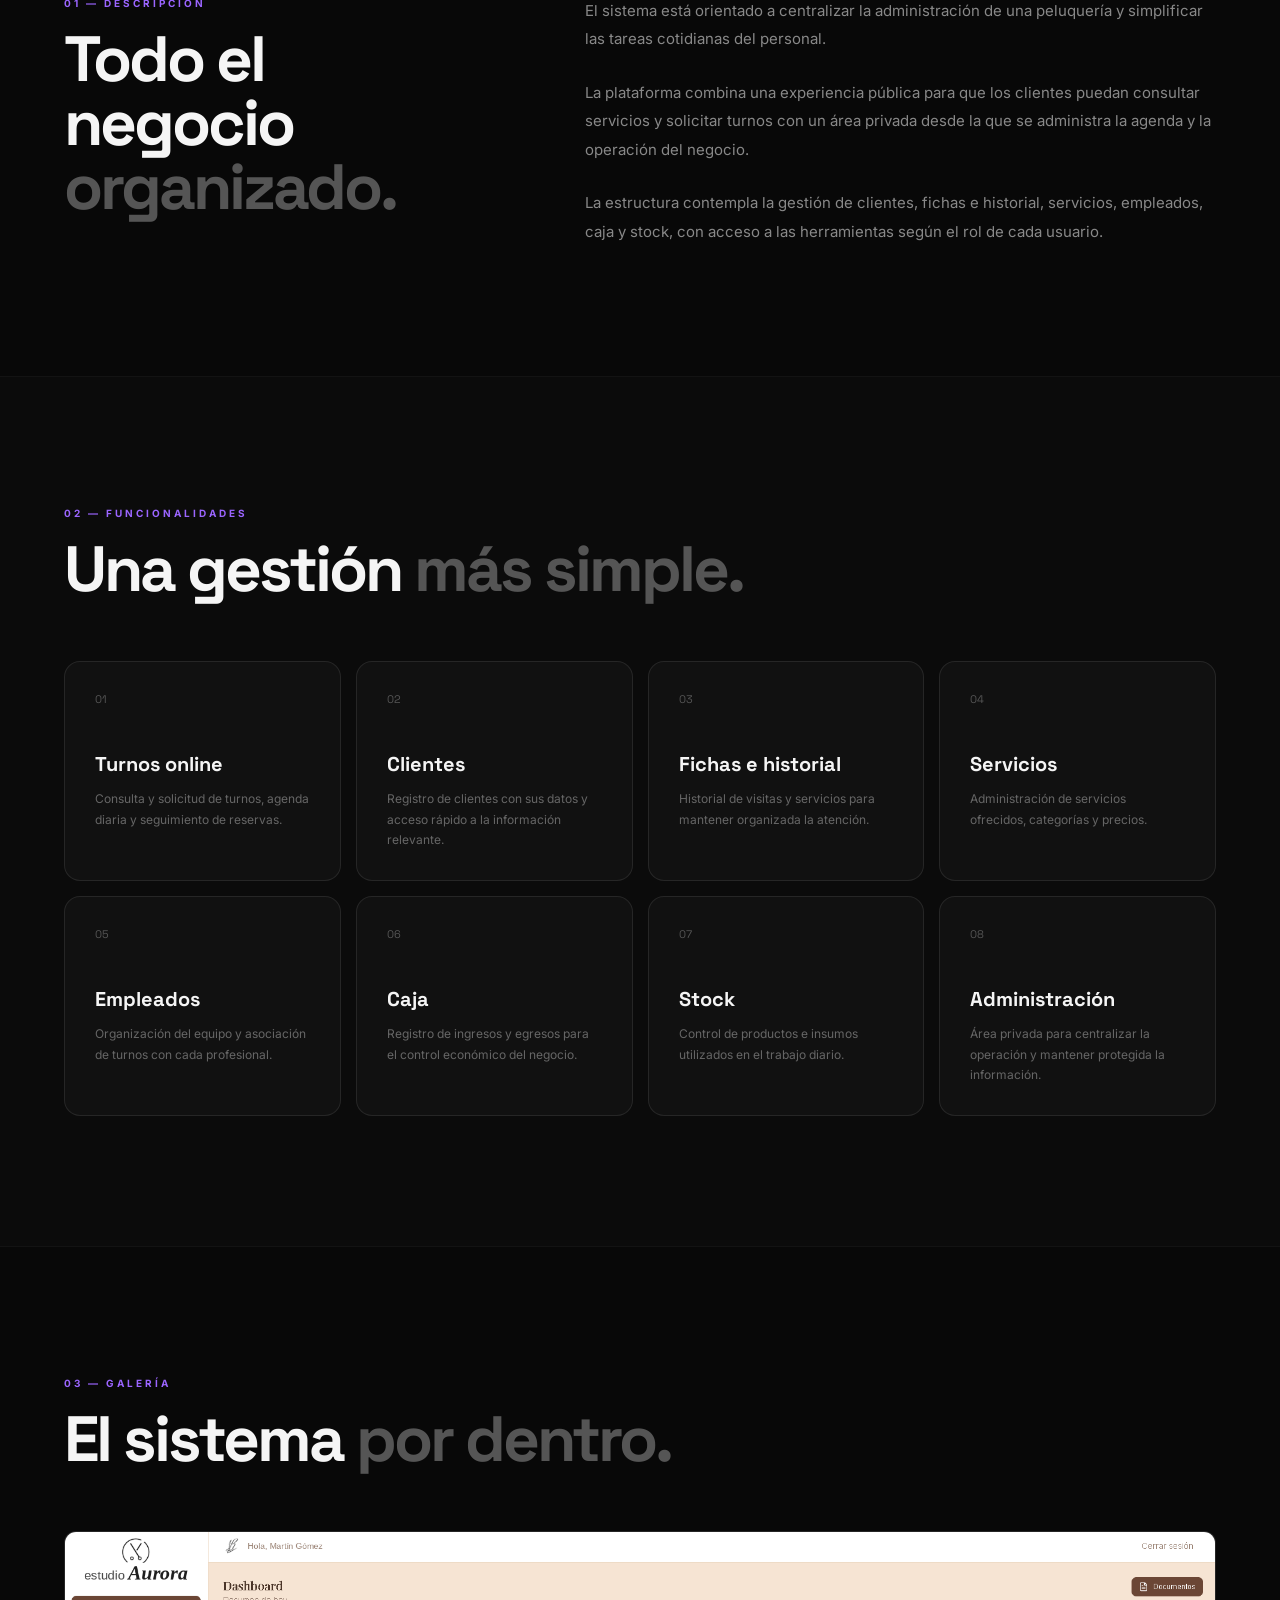
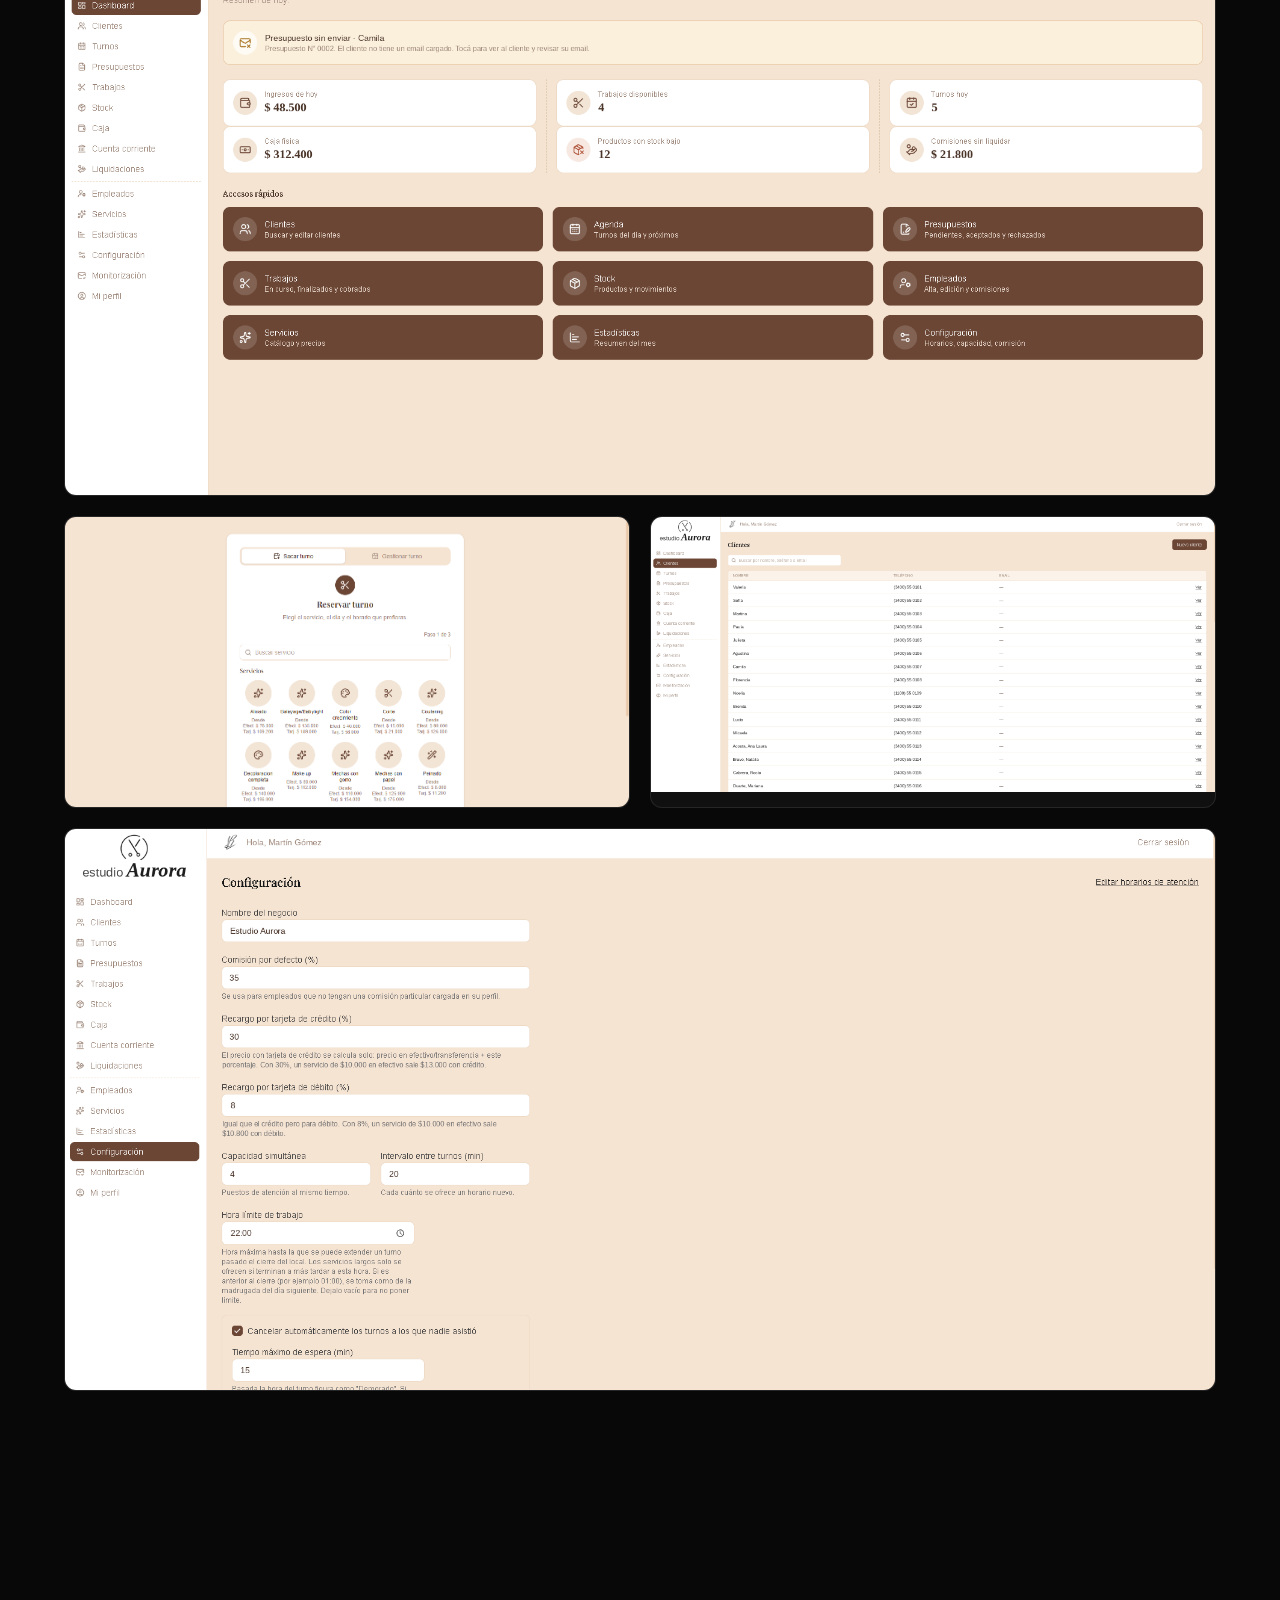
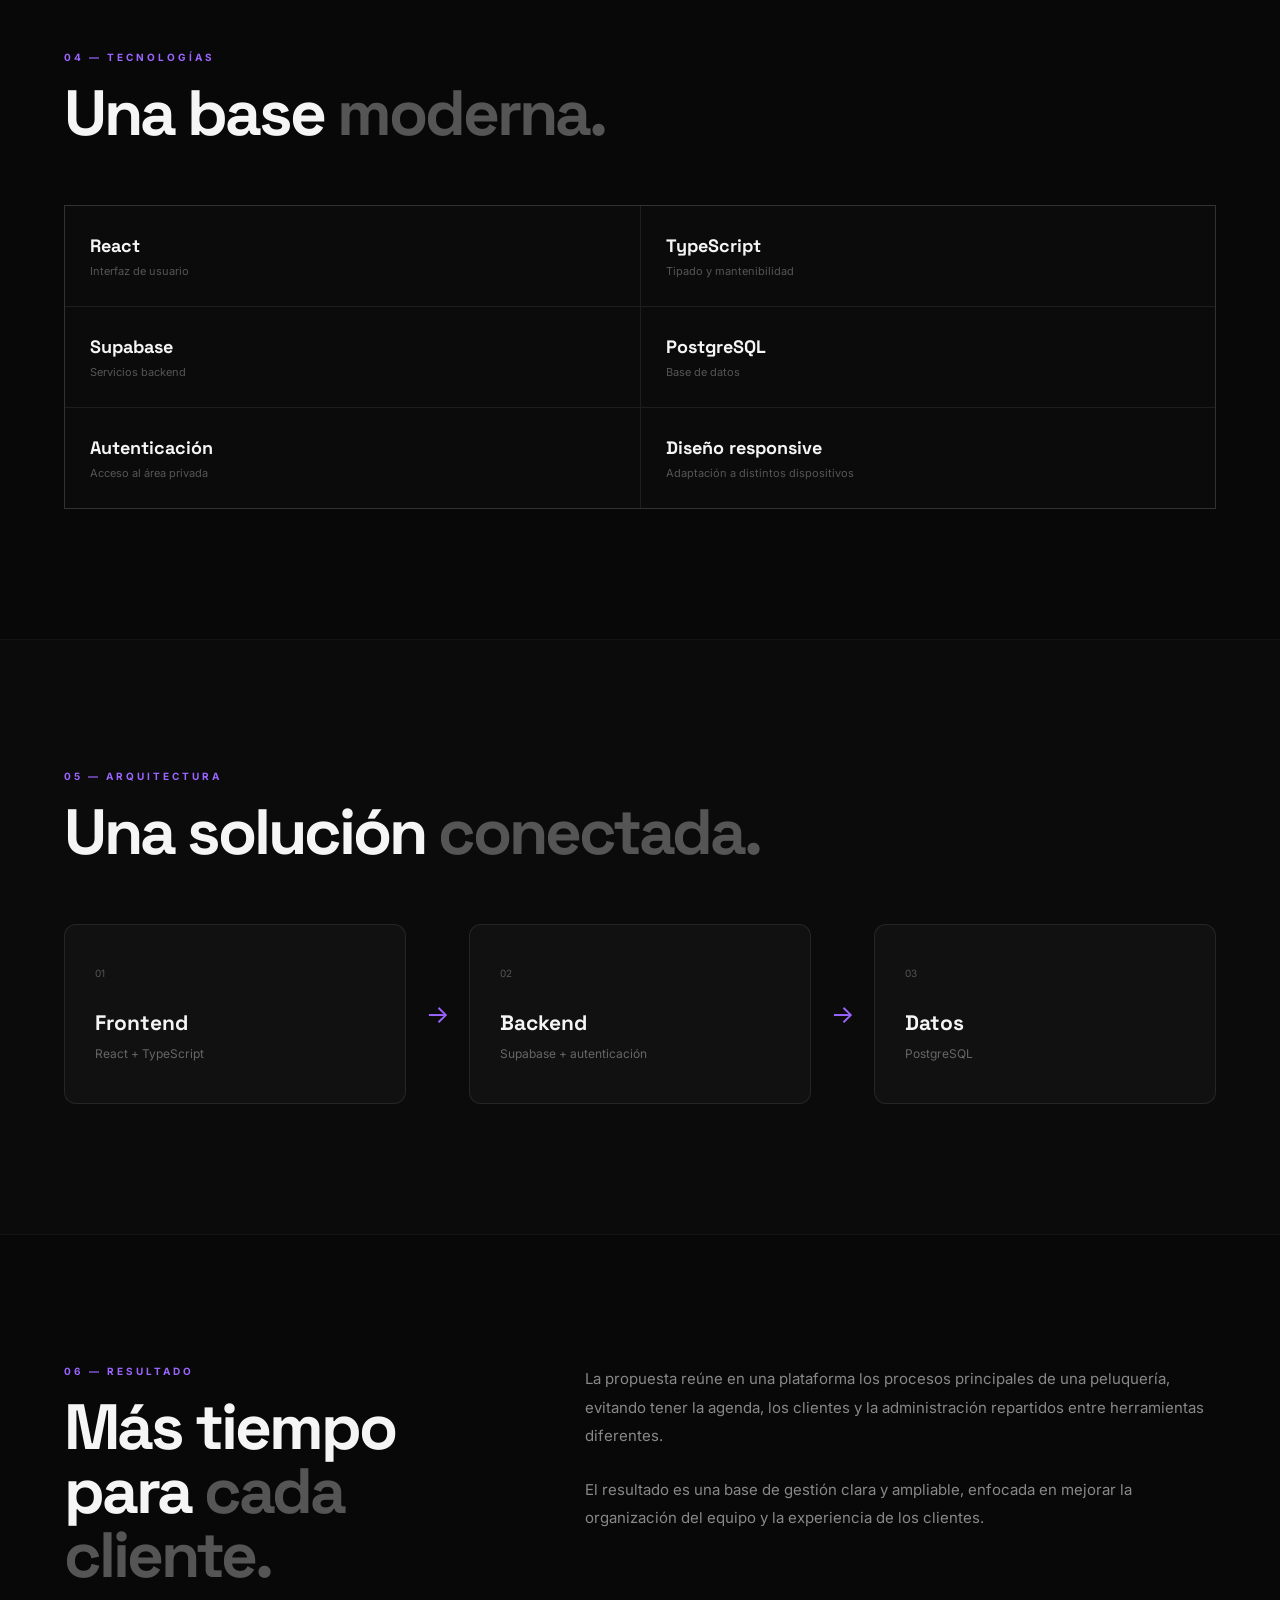
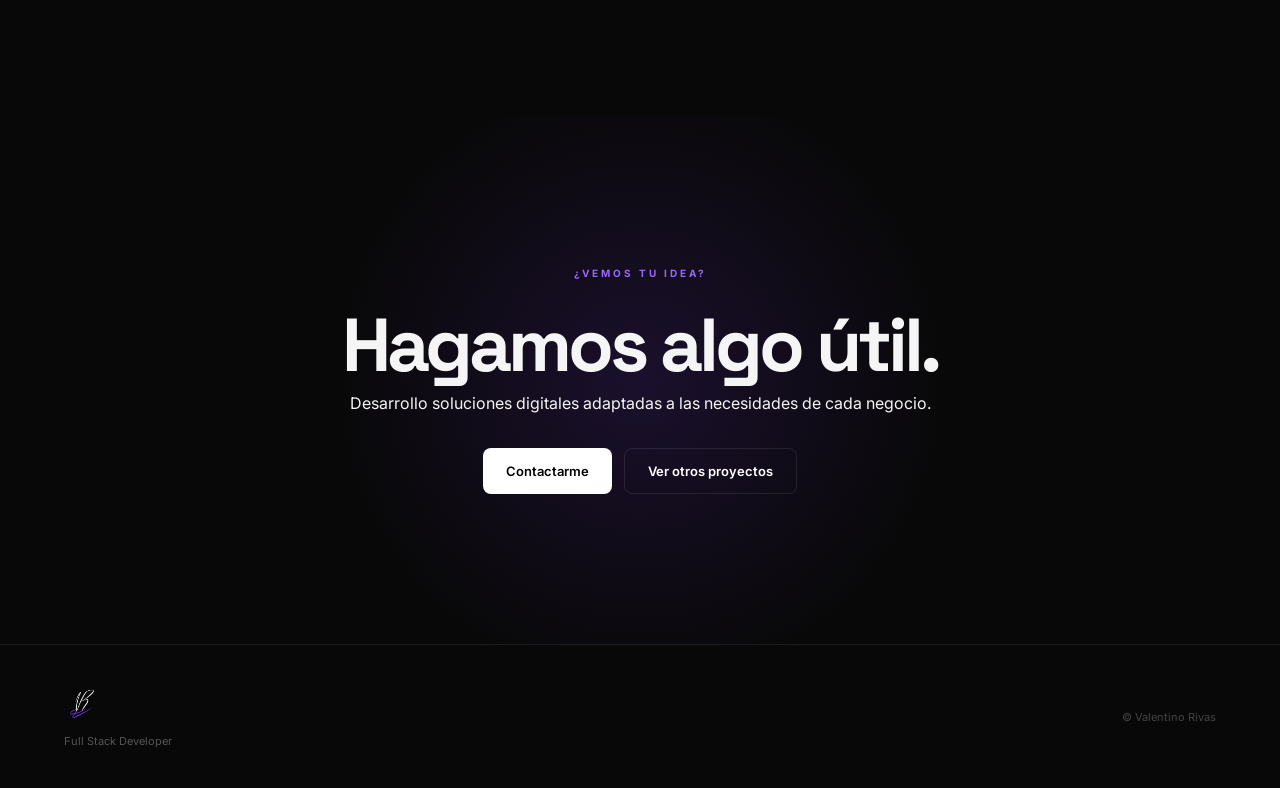
==== commit e48455f4: "minimal changes" ====
--- a/peluqueria.html
+++ b/peluqueria.html
@@ -9,9 +9,10 @@
   <link rel="preconnect" href="https://fonts.googleapis.com">
   <link rel="preconnect" href="https://fonts.gstatic.com" crossorigin>
   <link href="https://fonts.googleapis.com/css2?family=Inter:wght@400;500;600;700;800&family=Space+Grotesk:wght@500;600;700&display=swap" rel="stylesheet">
+  <link rel="icon" type="image/png" href="img/favicon.ico">
 </head>
 <body>
-<header class="project-navbar"><div class="project-container nav-inner"><a href="index.html" class="logo">VR<span>.</span></a><a href="index.html#proyectos" class="back-link">← Volver al portfolio</a></div></header>
+<header class="project-navbar"><div class="project-container nav-inner"><a href="index.html" class="logo" aria-label="Valentino Rivas - Inicio"><img src="img/logo.png" alt="Logo de Valentino Rivas"></a><a href="index.html#proyectos" class="back-link">← Volver al portfolio</a></div></header>
 <main>
   <section class="project-hero"><div class="project-container"><div class="hero-label"><span>02</span> PROYECTOS DESTACADOS</div><h1>Gestión integral <span>de peluquería.</span></h1><p class="hero-description">Plataforma web pensada para organizar el día a día de una peluquería: turnos, clientes, servicios, equipo de trabajo y administración del negocio desde un único lugar.</p><div class="hero-tags"><span>React</span><span>TypeScript</span><span>Supabase</span><span>PostgreSQL</span><span>Dashboard</span></div></div></section>
   <section class="main-preview"><div class="project-container"><div class="main-image"><img src="img/peluqueria/dashboard.png" alt="Dashboard del sistema de gestión de peluquería"></div></div></section>
@@ -37,6 +38,6 @@
   <section class="project-section"><div class="project-container"><div class="section-grid"><div><p class="section-number">06 — RESULTADO</p><h2>Más tiempo para <span>cada cliente.</span></h2></div><div class="section-text"><p>La propuesta reúne en una plataforma los procesos principales de una peluquería, evitando tener la agenda, los clientes y la administración repartidos entre herramientas diferentes.</p><p>El resultado es una base de gestión clara y ampliable, enfocada en mejorar la organización del equipo y la experiencia de los clientes.</p></div></div></div></section>
   <section class="project-cta"><div class="project-container"><p class="section-number">¿VEMOS TU IDEA?</p><h2>Hagamos algo <span>útil.</span></h2><p>Desarrollo soluciones digitales adaptadas a las necesidades de cada negocio.</p><div class="cta-buttons"><a href="index.html#contacto" class="btn btn-primary">Contactarme</a><a href="index.html#proyectos" class="btn btn-secondary">Ver otros proyectos</a></div></div></section>
 </main>
-<footer><div class="project-container footer-inner"><div><a href="index.html" class="logo">VR<span>.</span></a><p>Full Stack Developer</p></div><p>© Valentino Rivas</p></div></footer>
+<footer><div class="project-container footer-inner"><div><a href="index.html" class="logo" aria-label="Valentino Rivas - Inicio"><img src="img/logo.png" alt="Logo de Valentino Rivas"></a><p>Full Stack Developer</p></div><p>© Valentino Rivas</p></div></footer>
 </body>
 </html>
--- a/proyecto.css
+++ b/proyecto.css
@@ -98,18 +98,27 @@
 }
 
 .logo {
-font-family: "Space Grotesk", sans-serif;
-
-
-font-size: 25px;
-
-font-weight: 700;
-
-
-}
-
-.logo span {
-color: var(--accent-light);
+display: inline-flex;
+
+align-items: center;
+
+flex-shrink: 0;
+}
+
+.logo img {
+display: block;
+
+width: auto;
+
+height: 75px;
+
+max-width: 280px;
+
+object-fit: contain;
+}
+
+.footer-inner .logo img {
+height: 38px;
 }
 
 .back-link {
@@ -824,6 +833,15 @@
     height: 70px;
 }
 
+.logo img {
+    height: 65px;
+    max-width: 240px;
+}
+
+.footer-inner .logo img {
+    height: 38px;
+}
+
 .back-link {
     font-size: 11px;
 }
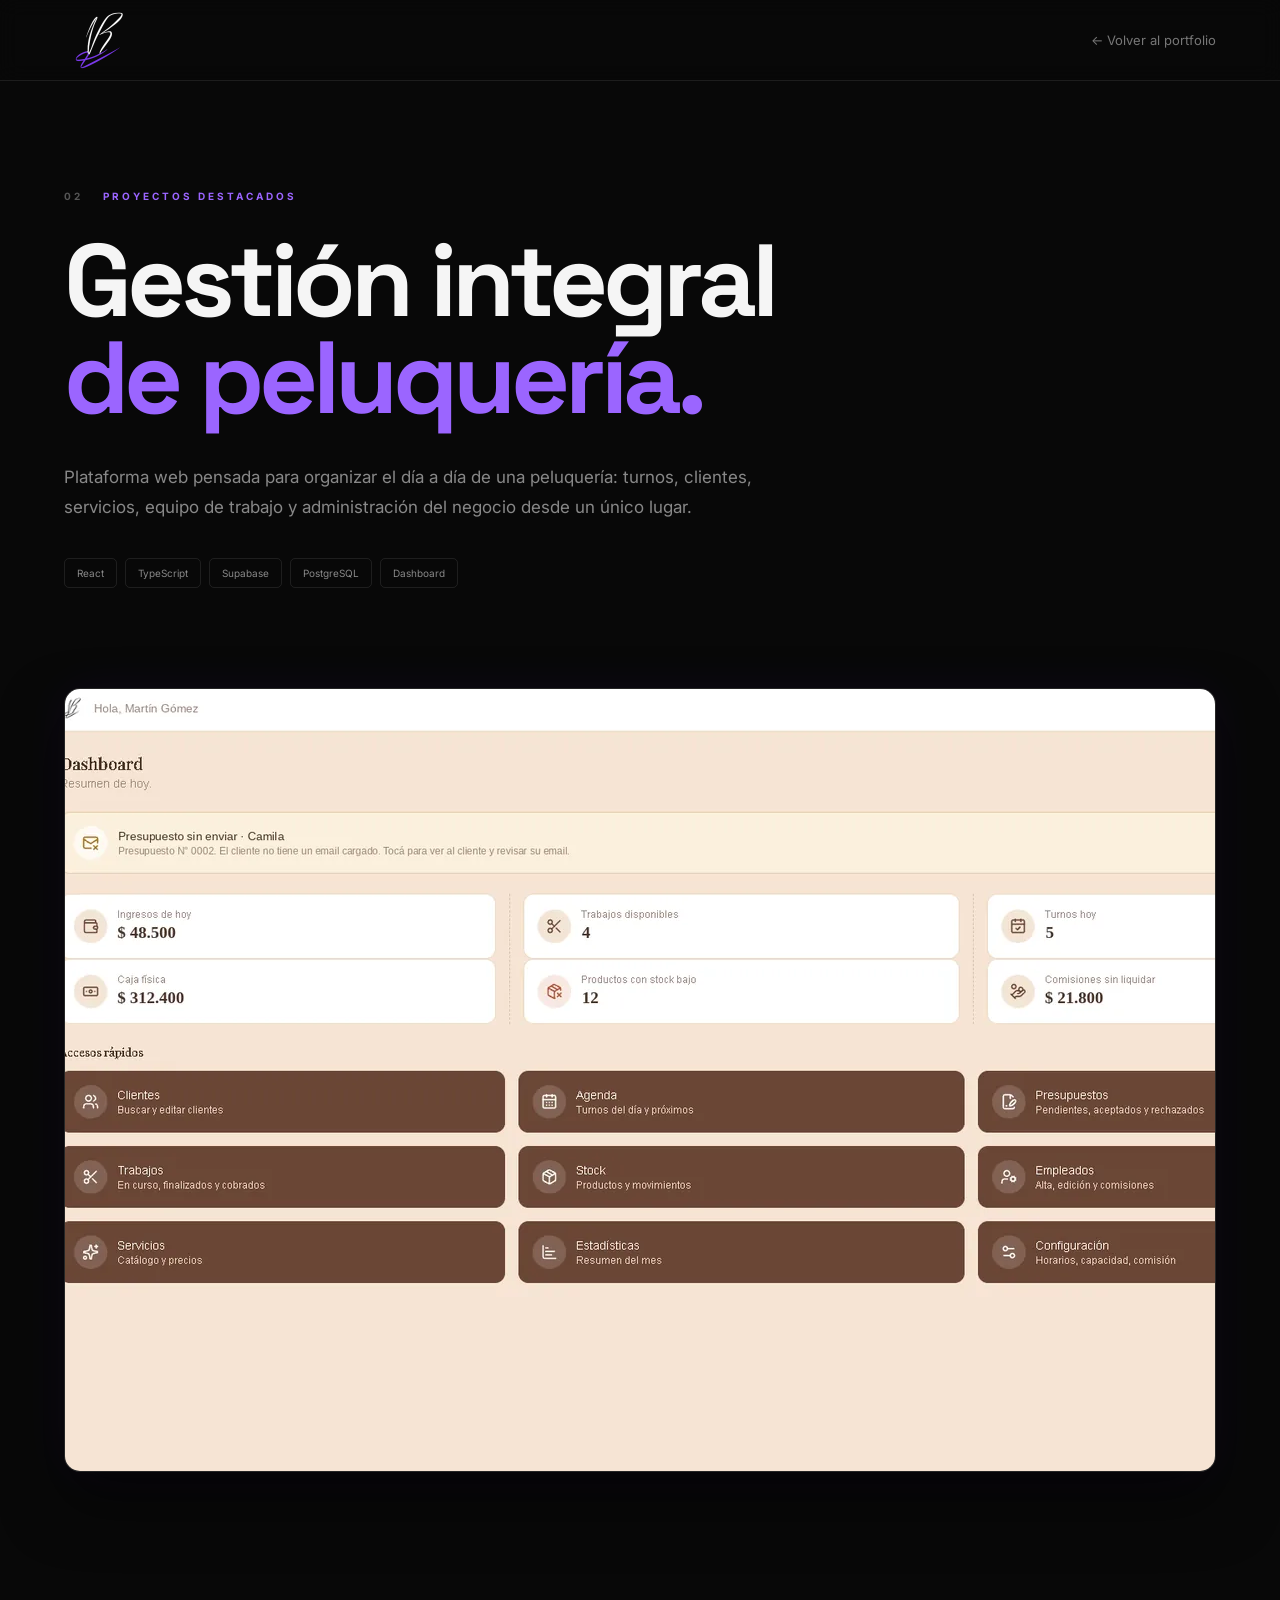
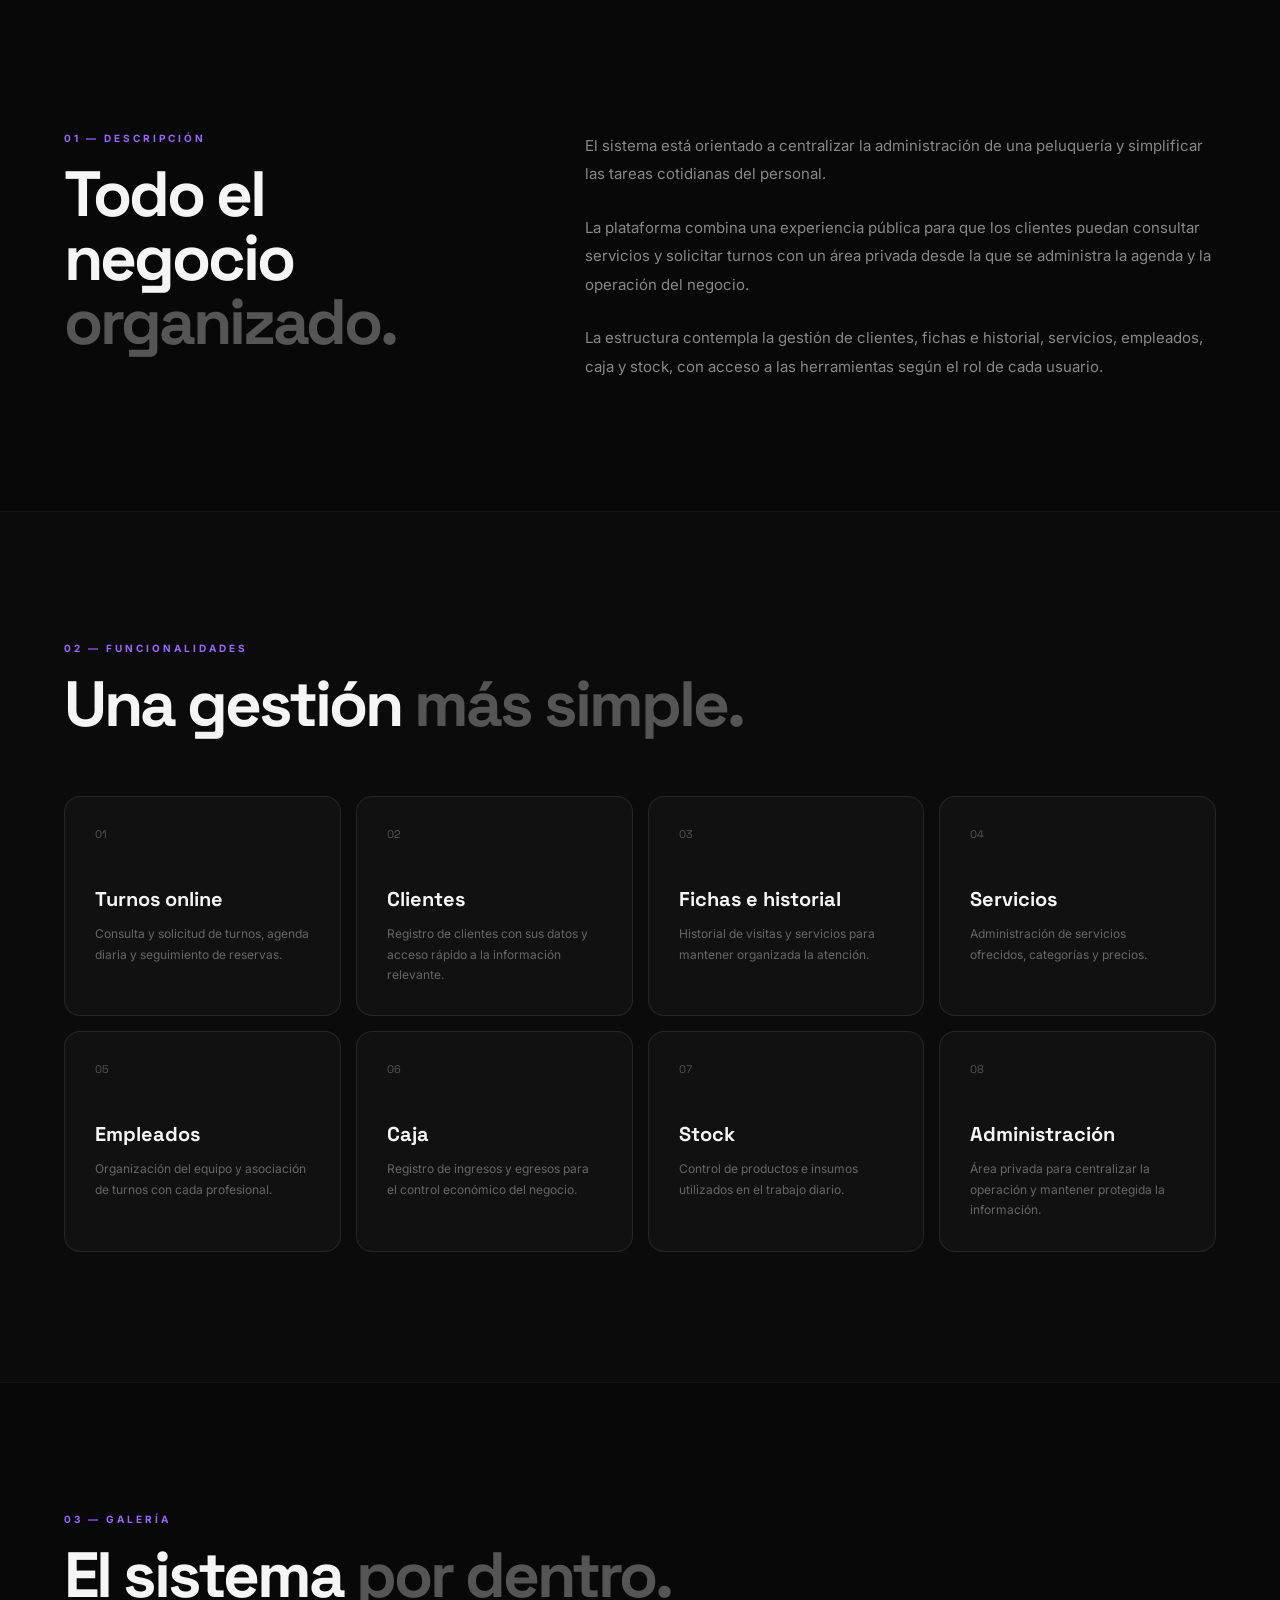
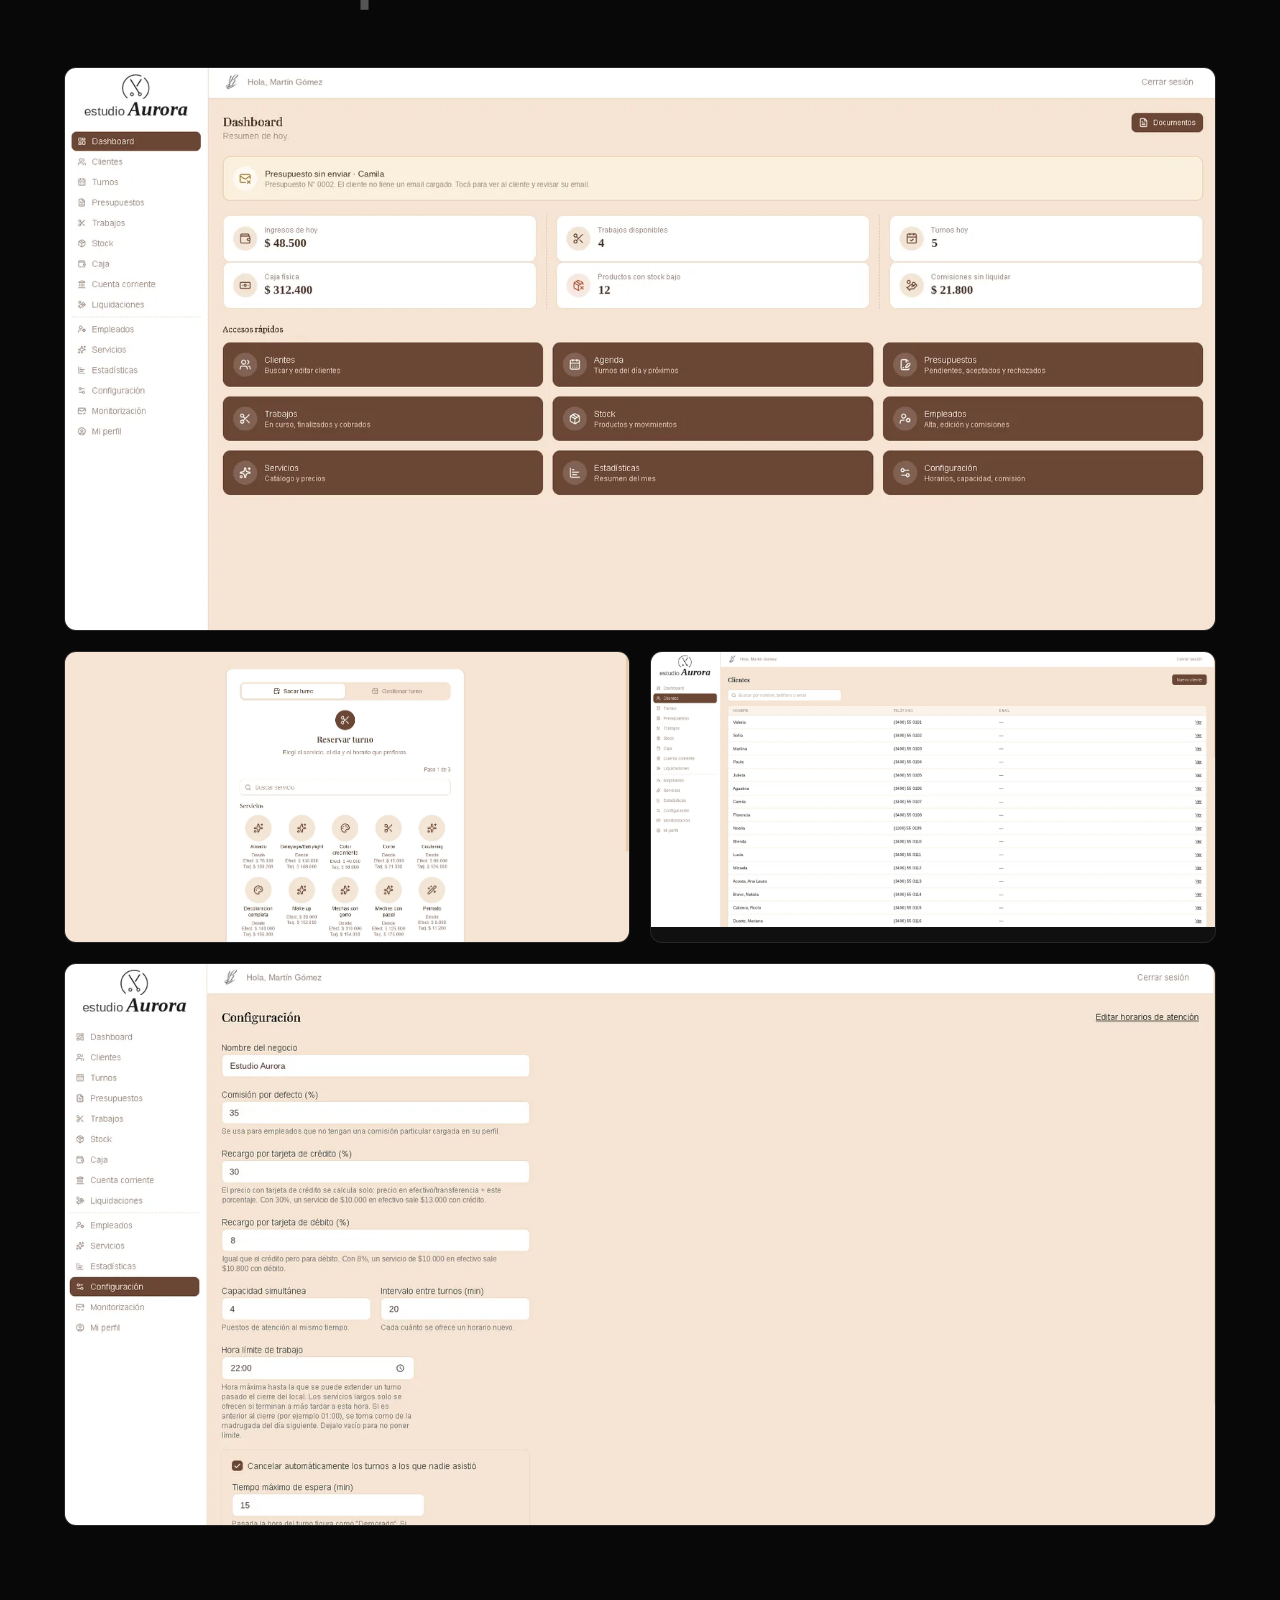
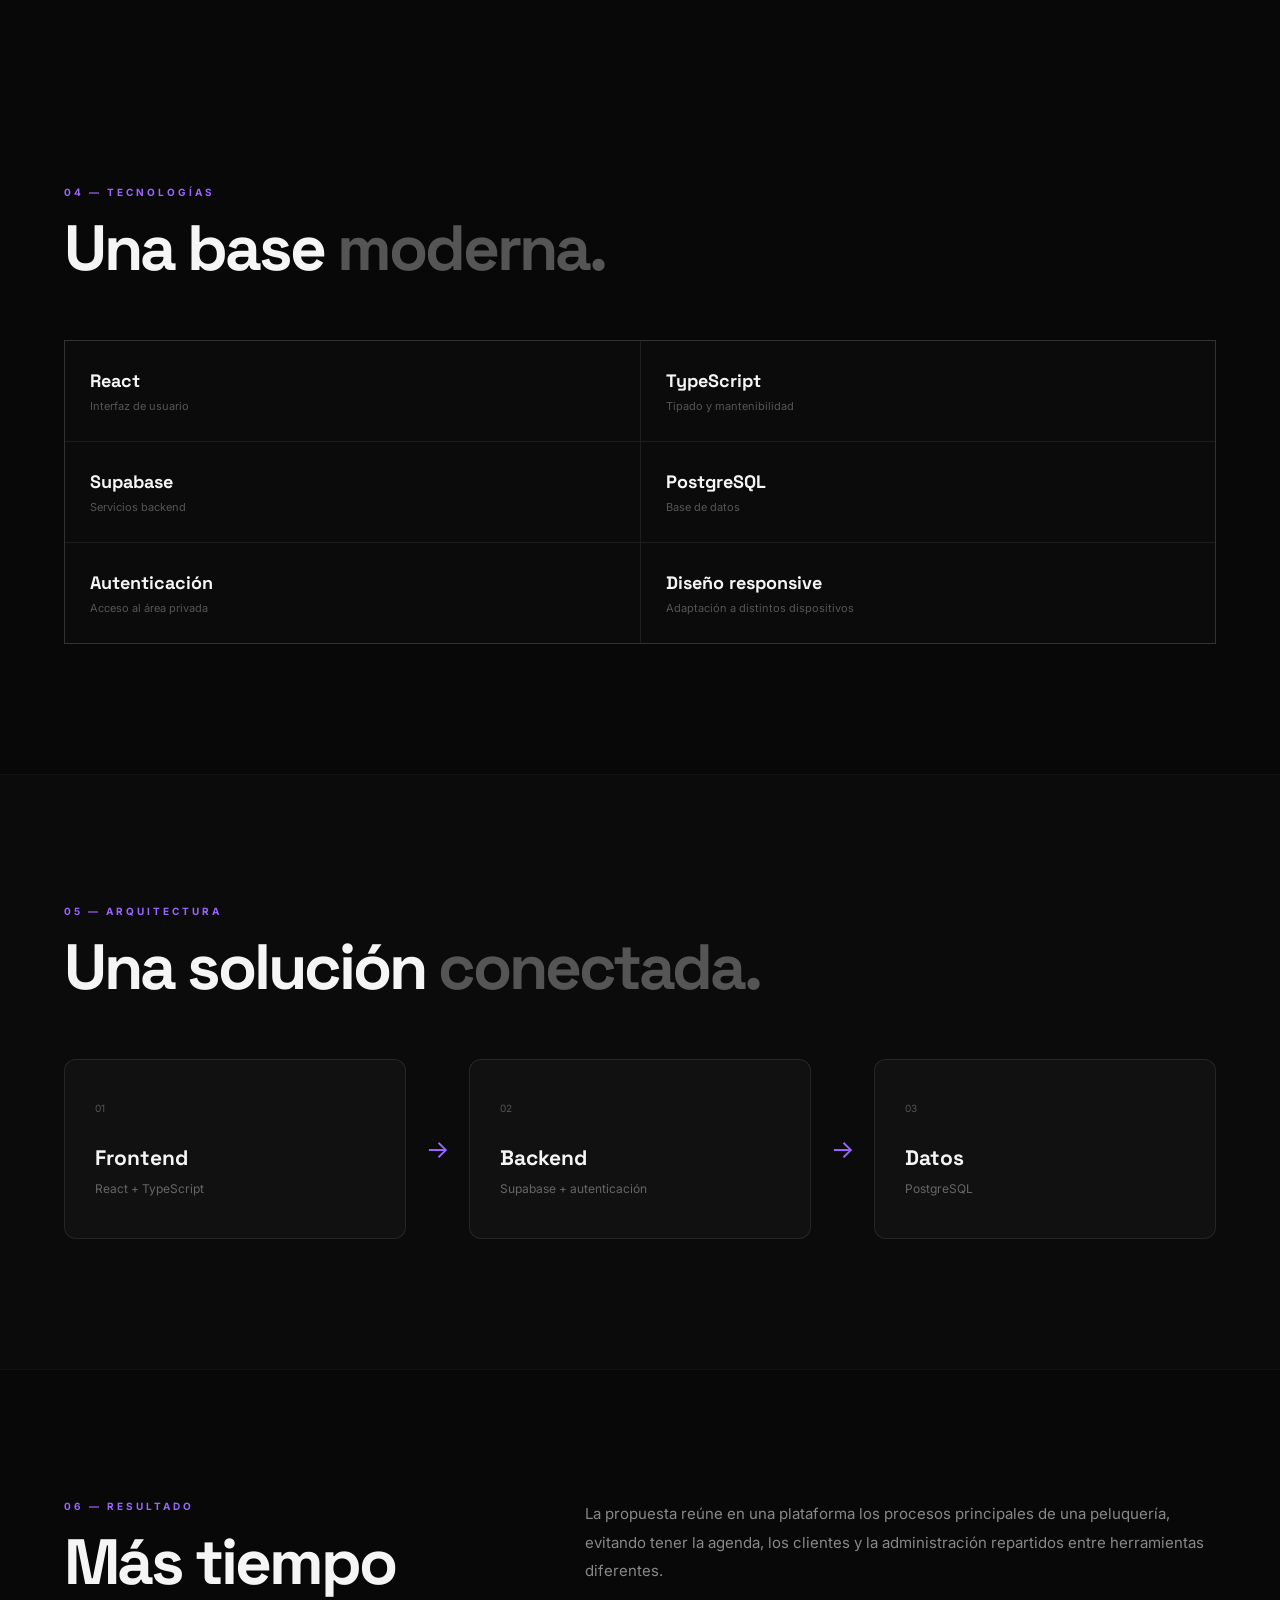
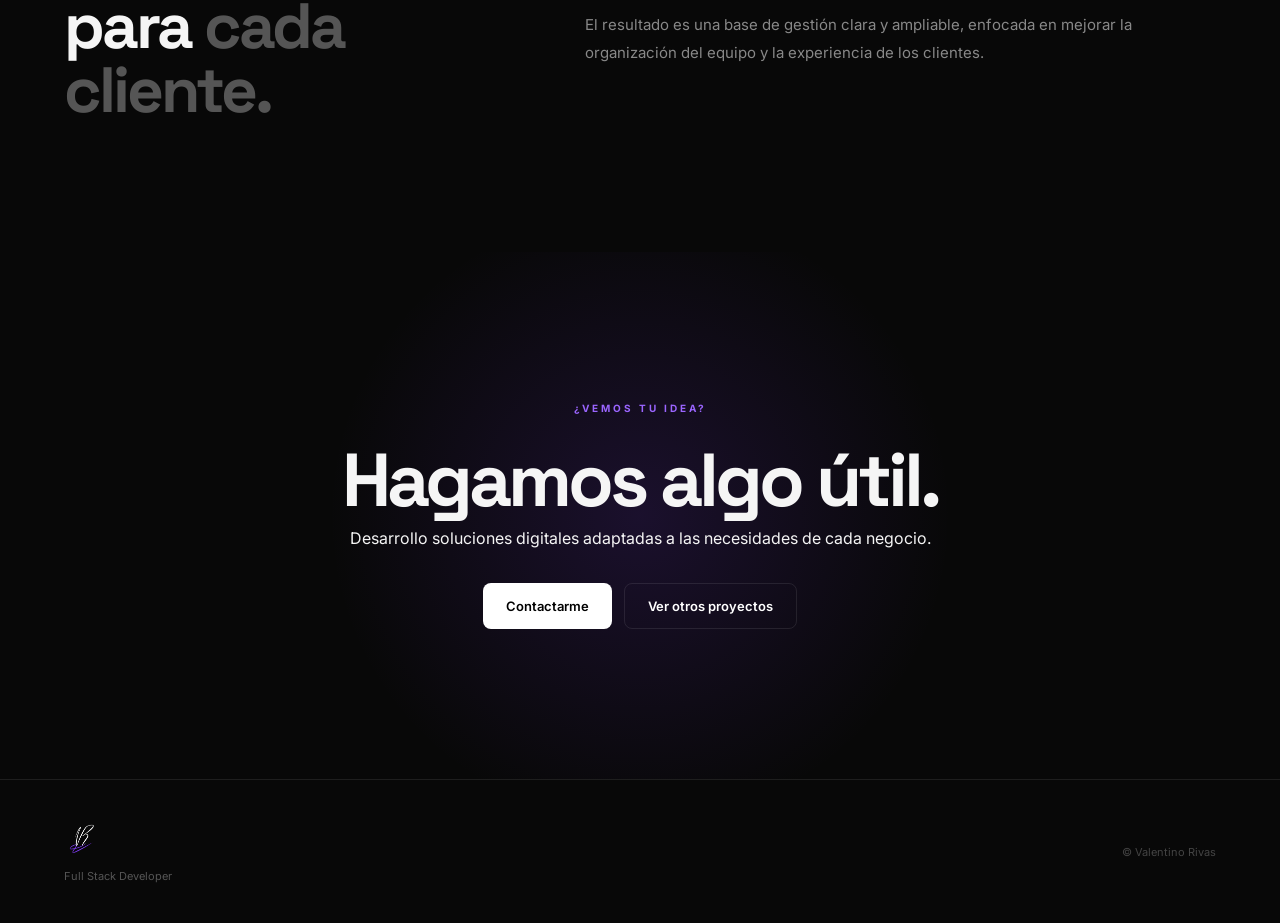
==== commit b30abf3c: "optimizacion completa" ====
--- a/peluqueria.html
+++ b/peluqueria.html
@@ -6,16 +6,46 @@
   <meta name="description" content="Sistema de gestión integral para peluquerías desarrollado por Valentino Rivas.">
   <title>Gestión integral de peluquería | Valentino Rivas</title>
   <link rel="stylesheet" href="proyecto.css">
+
+<link rel="stylesheet" href="intro.css">
+
+<!-- Intro: el logo se dibuja en la navbar al entrar o recargar -->
+<script>
+    (function () {
+        var root = document.documentElement;
+        var reduce = window.matchMedia &&
+            window.matchMedia("(prefers-reduced-motion: reduce)").matches;
+
+        if (reduce) return;
+
+        root.classList.add("intro-pending", "intro-short");
+
+        // seguro: si algo falla, la página se libera sola
+        setTimeout(function () {
+            root.classList.remove("intro-pending", "intro-moving", "intro-short");
+        }, 9000);
+    })();
+</script>
   <link rel="preconnect" href="https://fonts.googleapis.com">
-  <link rel="preconnect" href="https://fonts.gstatic.com" crossorigin>
-  <link href="https://fonts.googleapis.com/css2?family=Inter:wght@400;500;600;700;800&family=Space+Grotesk:wght@500;600;700&display=swap" rel="stylesheet">
-  <link rel="icon" type="image/png" href="img/favicon.ico">
+    <link rel="preconnect" href="https://fonts.gstatic.com" crossorigin>
+    <!-- las fuentes no bloquean el render: se aplican apenas llegan (display=swap) -->
+    <link rel="stylesheet" media="print" onload="this.media='all'"
+        href="https://fonts.googleapis.com/css2?family=Inter:wght@400;500;600;700&family=Space+Grotesk:wght@500;600;700&display=swap">
+    <noscript>
+        <link rel="stylesheet"
+            href="https://fonts.googleapis.com/css2?family=Inter:wght@400;500;600;700&family=Space+Grotesk:wght@500;600;700&display=swap">
+    </noscript>
+  <link rel="icon" type="image/svg+xml" href="img/favicon.svg">
+    <meta name="theme-color" content="#080808">
+    <meta name="color-scheme" content="dark">
+    <link rel="preload" as="image" href="img/logo.png">
+    <script src="intro.js" defer></script>
 </head>
 <body>
-<header class="project-navbar"><div class="project-container nav-inner"><a href="index.html" class="logo" aria-label="Valentino Rivas - Inicio"><img src="img/logo.png" alt="Logo de Valentino Rivas"></a><a href="index.html#proyectos" class="back-link">← Volver al portfolio</a></div></header>
+<header class="project-navbar"><div class="project-container nav-inner"><a href="index.html" class="logo" aria-label="Valentino Rivas - Inicio"><img src="img/logo.png" alt="Logo de Valentino Rivas" width="300" height="300" decoding="async"></a><a href="index.html#proyectos" class="back-link">← Volver al portfolio</a></div></header>
 <main>
   <section class="project-hero"><div class="project-container"><div class="hero-label"><span>02</span> PROYECTOS DESTACADOS</div><h1>Gestión integral <span>de peluquería.</span></h1><p class="hero-description">Plataforma web pensada para organizar el día a día de una peluquería: turnos, clientes, servicios, equipo de trabajo y administración del negocio desde un único lugar.</p><div class="hero-tags"><span>React</span><span>TypeScript</span><span>Supabase</span><span>PostgreSQL</span><span>Dashboard</span></div></div></section>
-  <section class="main-preview"><div class="project-container"><div class="main-image"><img src="img/peluqueria/dashboard.png" alt="Dashboard del sistema de gestión de peluquería"></div></div></section>
+  <section class="main-preview"><div class="project-container"><div class="main-image"><picture><source srcset="img/peluqueria/dashboard.webp" type="image/webp"><img src="img/peluqueria/dashboard.png" alt="Dashboard del sistema de gestión de peluquería" width="1600" height="782" fetchpriority="high" decoding="async"></picture></div></div></section>
   <section class="project-section"><div class="project-container"><div class="section-grid"><div><p class="section-number">01 — DESCRIPCIÓN</p><h2>Todo el negocio <span>organizado.</span></h2></div><div class="section-text"><p>El sistema está orientado a centralizar la administración de una peluquería y simplificar las tareas cotidianas del personal.</p><p>La plataforma combina una experiencia pública para que los clientes puedan consultar servicios y solicitar turnos con un área privada desde la que se administra la agenda y la operación del negocio.</p><p>La estructura contempla la gestión de clientes, fichas e historial, servicios, empleados, caja y stock, con acceso a las herramientas según el rol de cada usuario.</p></div></div></div></section>
   <section class="project-section dark-section"><div class="project-container"><div class="section-heading"><p class="section-number">02 — FUNCIONALIDADES</p><h2>Una gestión <span>más simple.</span></h2></div><div class="features-grid">
     <article class="feature-card"><span class="feature-number">01</span><h3>Turnos online</h3><p>Consulta y solicitud de turnos, agenda diaria y seguimiento de reservas.</p></article>
@@ -28,16 +58,16 @@
     <article class="feature-card"><span class="feature-number">08</span><h3>Administración</h3><p>Área privada para centralizar la operación y mantener protegida la información.</p></article>
   </div></div></section>
   <section class="project-section"><div class="project-container"><div class="section-heading"><p class="section-number">03 — GALERÍA</p><h2>El sistema <span>por dentro.</span></h2></div><div class="gallery">
-    <div class="gallery-item large"><img src="img/peluqueria/dashboard.png" alt="Dashboard del sistema"></div>
-    <div class="gallery-item"><img src="img/peluqueria/turnos.png" alt="Módulo de turnos"></div>
-    <div class="gallery-item"><img src="img/peluqueria/clientes.png" alt="Módulo de clientes"></div>
-    <div class="gallery-item large"><img src="img/peluqueria/caja.png" alt="Módulo de caja"></div>
+    <div class="gallery-item large"><picture><source srcset="img/peluqueria/dashboard.webp" type="image/webp"><img src="img/peluqueria/dashboard.png" alt="Dashboard del sistema" width="1600" height="782" loading="lazy" decoding="async"></picture></div>
+    <div class="gallery-item"><picture><source srcset="img/peluqueria/turnos.webp" type="image/webp"><img src="img/peluqueria/turnos.png" alt="Módulo de turnos" width="1365" height="703" loading="lazy" decoding="async"></picture></div>
+    <div class="gallery-item"><picture><source srcset="img/peluqueria/clientes.webp" type="image/webp"><img src="img/peluqueria/clientes.png" alt="Módulo de clientes" width="1600" height="782" loading="lazy" decoding="async"></picture></div>
+    <div class="gallery-item large"><picture><source srcset="img/peluqueria/caja.webp" type="image/webp"><img src="img/peluqueria/caja.png" alt="Módulo de caja" width="1600" height="781" loading="lazy" decoding="async"></picture></div>
   </div></div></section>
   <section class="project-section"><div class="project-container"><div class="section-heading"><p class="section-number">04 — TECNOLOGÍAS</p><h2>Una base <span>moderna.</span></h2></div><div class="technology-list"><div class="technology"><strong>React</strong><span>Interfaz de usuario</span></div><div class="technology"><strong>TypeScript</strong><span>Tipado y mantenibilidad</span></div><div class="technology"><strong>Supabase</strong><span>Servicios backend</span></div><div class="technology"><strong>PostgreSQL</strong><span>Base de datos</span></div><div class="technology"><strong>Autenticación</strong><span>Acceso al área privada</span></div><div class="technology"><strong>Diseño responsive</strong><span>Adaptación a distintos dispositivos</span></div></div></div></section>
   <section class="project-section dark-section"><div class="project-container"><div class="section-heading"><p class="section-number">05 — ARQUITECTURA</p><h2>Una solución <span>conectada.</span></h2></div><div class="architecture"><div class="architecture-box"><span>01</span><strong>Frontend</strong><p>React + TypeScript</p></div><div class="architecture-arrow">→</div><div class="architecture-box"><span>02</span><strong>Backend</strong><p>Supabase + autenticación</p></div><div class="architecture-arrow">→</div><div class="architecture-box"><span>03</span><strong>Datos</strong><p>PostgreSQL</p></div></div></div></section>
   <section class="project-section"><div class="project-container"><div class="section-grid"><div><p class="section-number">06 — RESULTADO</p><h2>Más tiempo para <span>cada cliente.</span></h2></div><div class="section-text"><p>La propuesta reúne en una plataforma los procesos principales de una peluquería, evitando tener la agenda, los clientes y la administración repartidos entre herramientas diferentes.</p><p>El resultado es una base de gestión clara y ampliable, enfocada en mejorar la organización del equipo y la experiencia de los clientes.</p></div></div></div></section>
   <section class="project-cta"><div class="project-container"><p class="section-number">¿VEMOS TU IDEA?</p><h2>Hagamos algo <span>útil.</span></h2><p>Desarrollo soluciones digitales adaptadas a las necesidades de cada negocio.</p><div class="cta-buttons"><a href="index.html#contacto" class="btn btn-primary">Contactarme</a><a href="index.html#proyectos" class="btn btn-secondary">Ver otros proyectos</a></div></div></section>
 </main>
-<footer><div class="project-container footer-inner"><div><a href="index.html" class="logo" aria-label="Valentino Rivas - Inicio"><img src="img/logo.png" alt="Logo de Valentino Rivas"></a><p>Full Stack Developer</p></div><p>© Valentino Rivas</p></div></footer>
+<footer><div class="project-container footer-inner"><div><a href="index.html" class="logo" aria-label="Valentino Rivas - Inicio"><img src="img/logo.png" alt="Logo de Valentino Rivas" width="300" height="300" decoding="async"></a><p>Full Stack Developer</p></div><p>© Valentino Rivas</p></div></footer>
 </body>
 </html>
--- a/proyecto.css
+++ b/proyecto.css
@@ -10,12 +10,19 @@
 
 html {
 scroll-behavior: smooth;
+background: #080808;
+color-scheme: dark;
+-webkit-text-size-adjust: 100%;
+text-size-adjust: 100%;
+-webkit-tap-highlight-color: transparent;
 }
 
 body {
 background: #080808;
 color: #f5f5f5;
-font-family: "Inter", sans-serif;
+font-family: "Inter", -apple-system, BlinkMacSystemFont, "Segoe UI", Roboto, "Helvetica Neue", Arial, sans-serif;
+-webkit-font-smoothing: antialiased;
+-moz-osx-font-smoothing: grayscale;
 overflow-x: hidden;
 }
 
@@ -75,9 +82,13 @@
 
 z-index: 100;
 
-background: rgba(8, 8, 8, 0.8);
-
-backdrop-filter: blur(15px);
+background: rgba(8, 8, 8, 0.88);
+
+-webkit-backdrop-filter: blur(10px);
+backdrop-filter: blur(10px);
+
+-webkit-transform: translateZ(0);
+transform: translateZ(0);
 
 border-bottom: 1px solid var(--border);
 
@@ -127,7 +138,7 @@
 
 font-size: 13px;
 
-transition: 0.25s ease;
+transition: color 0.25s ease;
 
 
 }
@@ -174,7 +185,7 @@
 max-width: 950px;
 
 
-font-family: "Space Grotesk", sans-serif;
+font-family: "Space Grotesk", "Inter", -apple-system, BlinkMacSystemFont, "Segoe UI", Arial, sans-serif;
 
 font-size: clamp(55px, 8vw, 105px);
 
@@ -256,8 +267,12 @@
 background: #101010;
 
 box-shadow:
-    0 40px 100px rgba(0, 0, 0, 0.5),
-    0 0 80px rgba(124, 58, 237, 0.08);
+    0 30px 60px rgba(0, 0, 0, 0.5),
+    0 0 50px rgba(124, 58, 237, 0.08);
+
+isolation: isolate;
+-webkit-transform: translateZ(0);
+transform: translateZ(0);
 
 
 }
@@ -268,7 +283,7 @@
 
 object-fit: cover;
 
-transition: 0.5s ease;
+transition: transform 0.5s ease;
 
 
 }
@@ -323,7 +338,7 @@
 
 .section-grid h2,
 .section-heading h2 {
-font-family: "Space Grotesk", sans-serif;
+font-family: "Space Grotesk", "Inter", -apple-system, BlinkMacSystemFont, "Segoe UI", Arial, sans-serif;
 
 
 font-size: clamp(40px, 5vw, 65px);
@@ -390,7 +405,7 @@
 
 border-radius: var(--radius);
 
-transition: 0.3s ease;
+transition: transform 0.3s ease, background-color 0.3s ease, border-color 0.3s ease;
 
 
 }
@@ -414,7 +429,7 @@
 
 color: #555;
 
-font-family: "Space Grotesk", sans-serif;
+font-family: "Space Grotesk", "Inter", -apple-system, BlinkMacSystemFont, "Segoe UI", Arial, sans-serif;
 
 font-size: 11px;
 
@@ -422,7 +437,7 @@
 }
 
 .feature-card h3 {
-font-family: "Space Grotesk", sans-serif;
+font-family: "Space Grotesk", "Inter", -apple-system, BlinkMacSystemFont, "Segoe UI", Arial, sans-serif;
 
 
 font-size: 20px;
@@ -468,6 +483,10 @@
 
 background: #101010;
 
+isolation: isolate;
+-webkit-transform: translateZ(0);
+transform: translateZ(0);
+
 
 }
 
@@ -477,9 +496,10 @@
 
 .gallery-item img {
 width: 100%;
-
-
-transition: 0.5s ease;
+height: auto;
+
+
+transition: transform 0.5s ease;
 
 
 }
@@ -525,7 +545,7 @@
 }
 
 .technology strong {
-font-family: "Space Grotesk", sans-serif;
+font-family: "Space Grotesk", "Inter", -apple-system, BlinkMacSystemFont, "Segoe UI", Arial, sans-serif;
 
 
 font-size: 18px;
@@ -596,7 +616,7 @@
 }
 
 .architecture-box strong {
-font-family: "Space Grotesk", sans-serif;
+font-family: "Space Grotesk", "Inter", -apple-system, BlinkMacSystemFont, "Segoe UI", Arial, sans-serif;
 
 
 font-size: 21px;
@@ -645,7 +665,7 @@
 }
 
 .project-cta h2 {
-font-family: "Space Grotesk", sans-serif;
+font-family: "Space Grotesk", "Inter", -apple-system, BlinkMacSystemFont, "Segoe UI", Arial, sans-serif;
 
 
 font-size: clamp(45px, 6vw, 75px);
@@ -703,7 +723,7 @@
 
 font-weight: 600;
 
-transition: 0.3s ease;
+transition: transform 0.3s ease, background-color 0.3s ease, color 0.3s ease, border-color 0.3s ease;
 
 
 }
@@ -915,3 +935,55 @@
 
 
 }
+
+/* =========================================================
+   SCROLLBAR (barra de desplazamiento)
+========================================================= */
+
+/* Chrome, Edge, Safari */
+
+::-webkit-scrollbar {
+    width: 12px;
+    height: 12px;
+}
+
+::-webkit-scrollbar-track {
+    background: #080808;
+
+    border-left: 1px solid rgba(255, 255, 255, 0.06);
+}
+
+::-webkit-scrollbar-thumb {
+    background: linear-gradient(180deg, #7c3aed, #4c1d95);
+
+    border: 3px solid #080808;
+
+    border-radius: 999px;
+}
+
+::-webkit-scrollbar-thumb:hover {
+    background: linear-gradient(180deg, #9b65ff, #7c3aed);
+}
+
+::-webkit-scrollbar-corner {
+    background: #080808;
+}
+
+/* Firefox */
+
+@supports not selector(::-webkit-scrollbar) {
+
+    html {
+        scrollbar-width: thin;
+        scrollbar-color: #7c3aed #080808;
+    }
+
+}
+
+@media (prefers-reduced-motion: reduce) {
+  html { scroll-behavior: auto; }
+}
+
+picture {
+display: block;
+}
--- a/intro.css
+++ b/intro.css
@@ -0,0 +1,165 @@
+/* =========================================================
+   INTRO - el logo se dibuja, se colorea y viaja a la navbar
+   (se activa solo cuando <html> tiene la clase .intro-pending)
+========================================================= */
+
+/* ---------- Estado inicial mientras corre la intro ---------- */
+
+/* el scroll solo se bloquea en la intro completa */
+html.intro-pending:not(.intro-short),
+html.intro-pending:not(.intro-short) body {
+    overflow: hidden;
+}
+
+/* cortina que tapa la página antes de que JS cree la intro (evita parpadeo) */
+html.intro-pending:not(.intro-moving)::before {
+    content: "";
+    position: fixed;
+    inset: 0;
+    z-index: 2900;
+    background: #080808;
+}
+
+/* el logo real de la navbar se mantiene oculto hasta que llega el logo animado */
+.navbar .logo img,
+.project-navbar .logo img {
+    transition: opacity 0.35s ease;
+}
+
+html.intro-pending .navbar .logo img,
+html.intro-pending .project-navbar .logo img {
+    opacity: 0;
+}
+
+/* hero y links del menú esperan a que el logo empiece a viajar */
+html.intro-pending:not(.intro-moving) .hero-content,
+html.intro-pending:not(.intro-moving) .hero-code {
+    animation: none;
+    opacity: 0;
+}
+
+html.intro-pending:not(.intro-moving) .nav-menu a,
+html.intro-pending:not(.intro-moving) .menu-button {
+    opacity: 0;
+}
+
+html.intro-pending.intro-moving .nav-menu a,
+html.intro-pending.intro-moving .menu-button {
+    animation: introFade 0.6s ease backwards;
+}
+
+html.intro-pending.intro-moving .nav-menu a:nth-child(1) { animation-delay: 0.25s; }
+html.intro-pending.intro-moving .nav-menu a:nth-child(2) { animation-delay: 0.32s; }
+html.intro-pending.intro-moving .nav-menu a:nth-child(3) { animation-delay: 0.39s; }
+html.intro-pending.intro-moving .nav-menu a:nth-child(4) { animation-delay: 0.46s; }
+html.intro-pending.intro-moving .nav-menu a:nth-child(5) { animation-delay: 0.53s; }
+html.intro-pending.intro-moving .nav-menu a:nth-child(6) { animation-delay: 0.60s; }
+html.intro-pending.intro-moving .menu-button { animation-delay: 0.3s; }
+
+/* páginas de proyecto: el link "Volver al portfolio" aparece suave */
+html.intro-pending.intro-moving .back-link {
+    animation: introFade 0.6s ease 0.25s backwards;
+}
+
+@keyframes introFade {
+    from { opacity: 0; }
+    to   { opacity: 1; }
+}
+
+
+/* ---------- Capa de la intro ---------- */
+
+.intro {
+    position: fixed;
+    inset: 0;
+    z-index: 3000;
+
+    display: grid;
+    place-items: center;
+
+    background-color: #080808;
+    cursor: pointer;
+
+    transition: background-color 1s ease 0.15s;
+}
+
+.intro.is-moving {
+    background-color: rgba(8, 8, 8, 0);
+    pointer-events: none;
+}
+
+.intro.is-done {
+    opacity: 0;
+    transition: opacity 0.35s ease;
+}
+
+.intro-logo {
+    width: min(62vmin, 400px);
+    height: min(62vmin, 400px);
+
+    overflow: visible;
+    transform-origin: 50% 50%;
+    will-change: transform;
+    -webkit-transform: translateZ(0);
+
+    transition: transform 1.2s cubic-bezier(0.76, 0, 0.24, 1);
+}
+
+
+/* ---------- 1) Se dibuja el contorno ---------- */
+
+.intro-stroke {
+    fill: none;
+    stroke: #ffffff;
+    stroke-width: 5;
+    stroke-linecap: round;
+    stroke-linejoin: round;
+
+    stroke-dasharray: 1 2;
+    stroke-dashoffset: 1;
+
+    animation: introDraw var(--dur) cubic-bezier(0.65, 0, 0.35, 1) var(--delay) forwards;
+
+    transition: opacity 0.8s ease;
+}
+
+@keyframes introDraw {
+    to { stroke-dashoffset: 0; }
+}
+
+
+/* ---------- 2) Se aplican los colores ---------- */
+
+.intro-fill {
+    opacity: 0;
+    transition: opacity 0.9s ease;
+}
+
+.intro-fill.white  { fill: #ffffff; }
+.intro-fill.purple { fill: #7c3aed; }
+
+.intro.is-filled .intro-fill   { opacity: 1; }
+.intro.is-filled .intro-stroke { opacity: 0; }
+
+/* ---------- Versión corta (recarga / volver desde un proyecto) ---------- */
+/* el logo se dibuja directamente en su lugar, en la navbar */
+
+.intro.is-short {
+    display: block;
+
+    background-color: transparent;
+
+    pointer-events: none;
+    cursor: default;
+}
+
+.intro.is-short .intro-stroke {
+    stroke-width: 22;
+
+    animation-duration: calc(var(--dur) * 0.55);
+    animation-delay: calc(var(--delay) * 0.55);
+}
+
+.intro.is-short .intro-fill {
+    transition-duration: 0.6s;
+}
